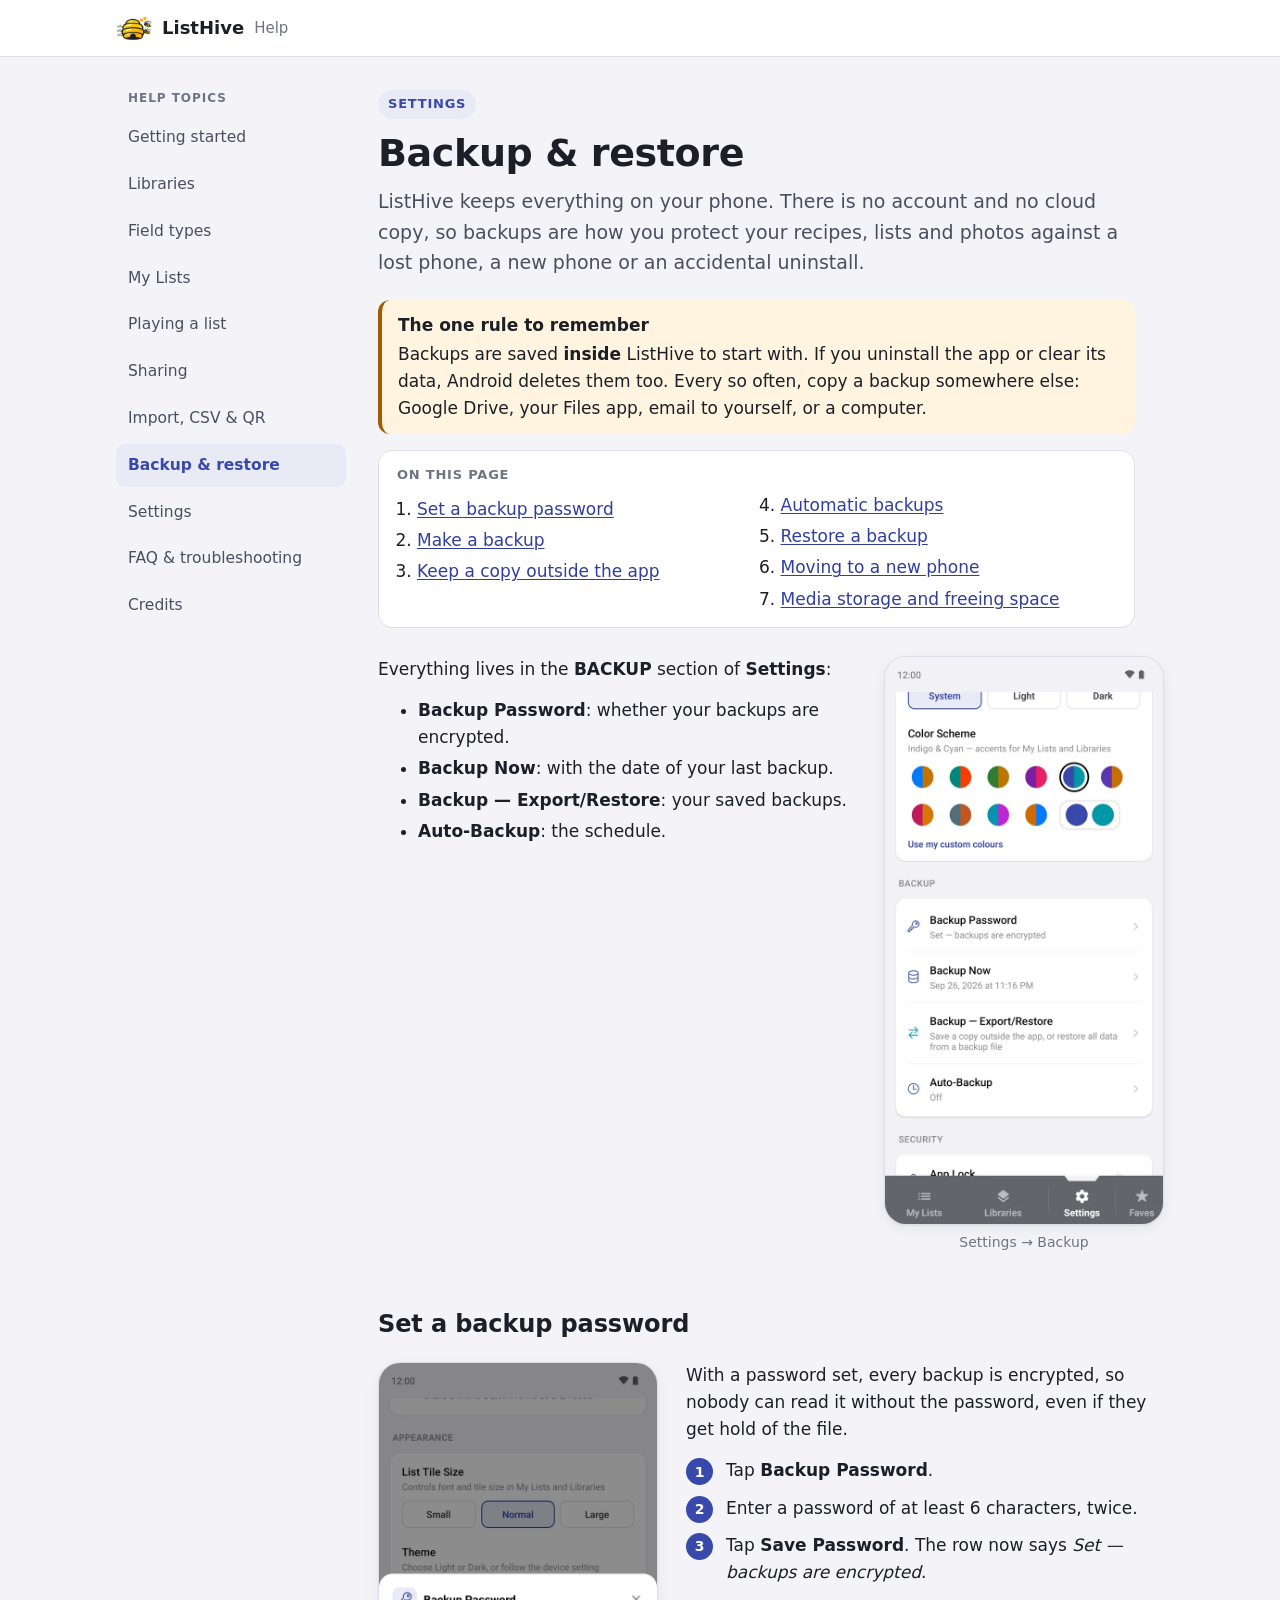
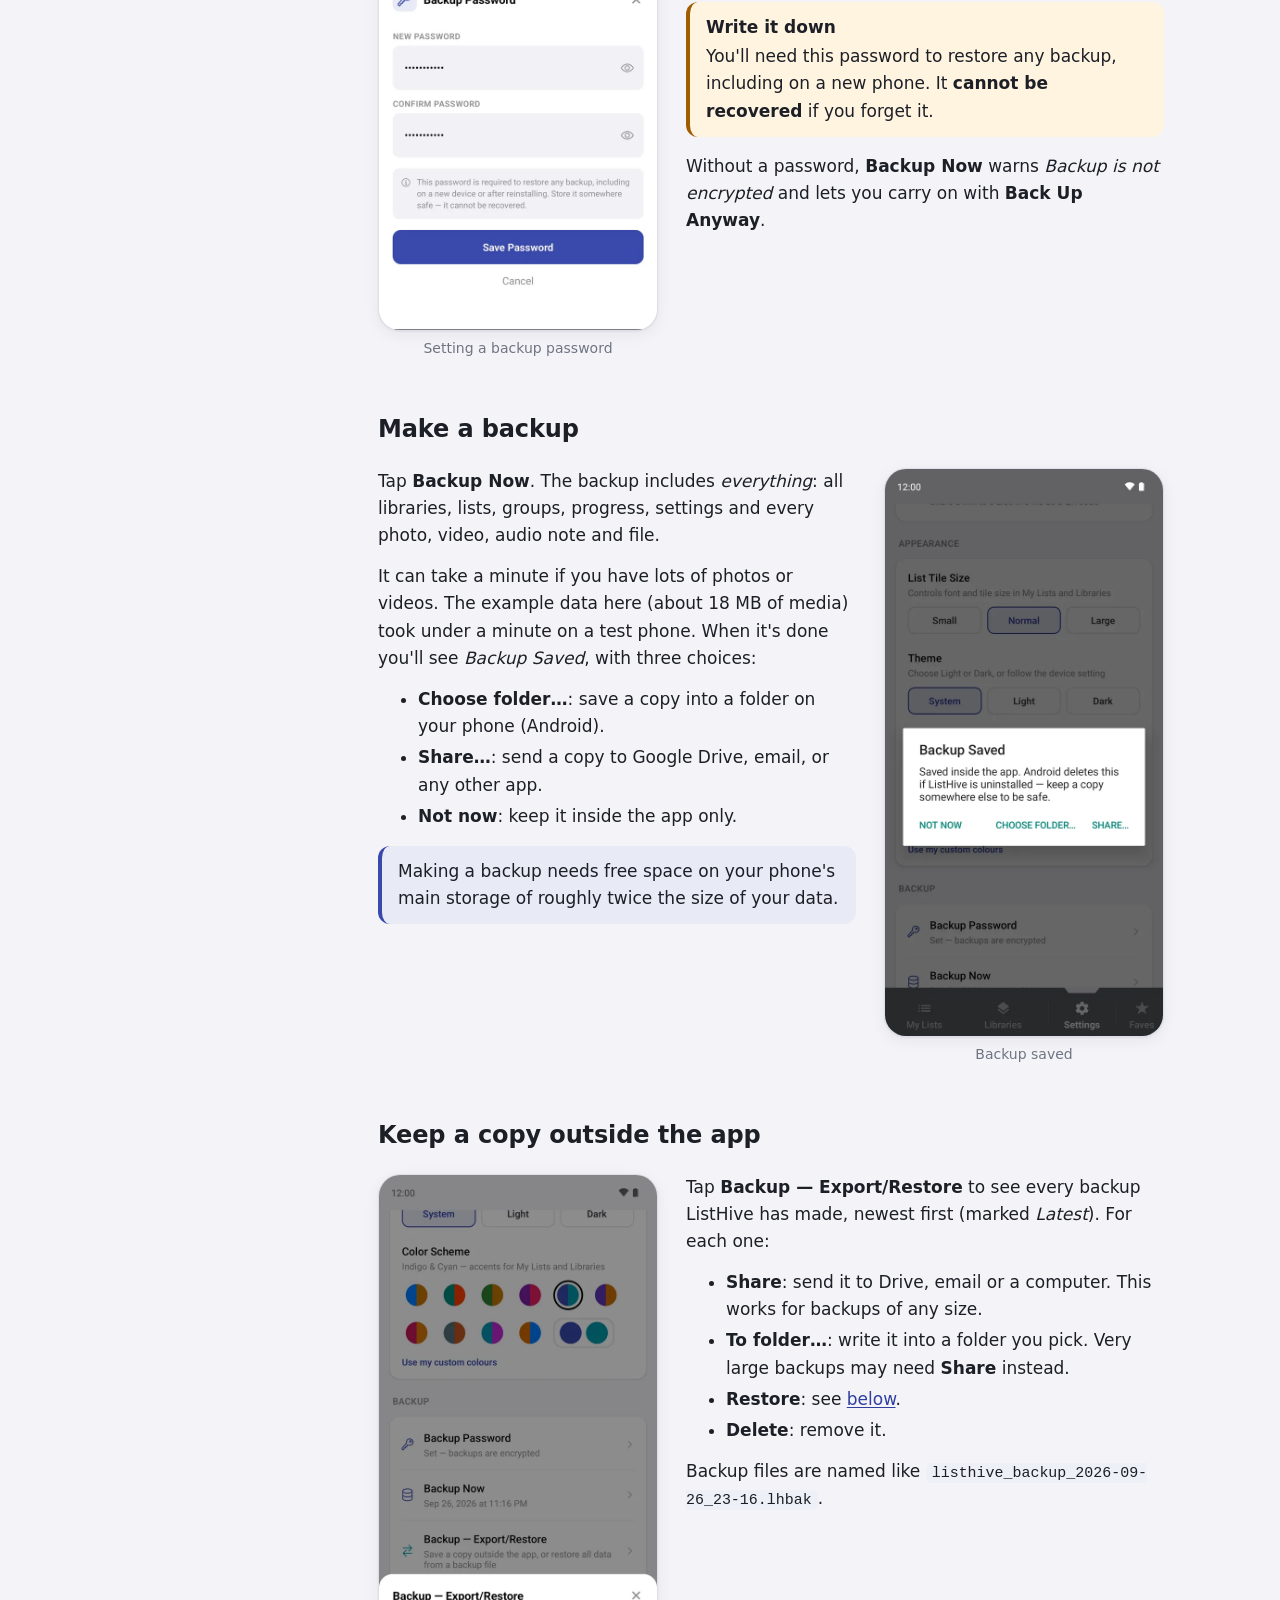
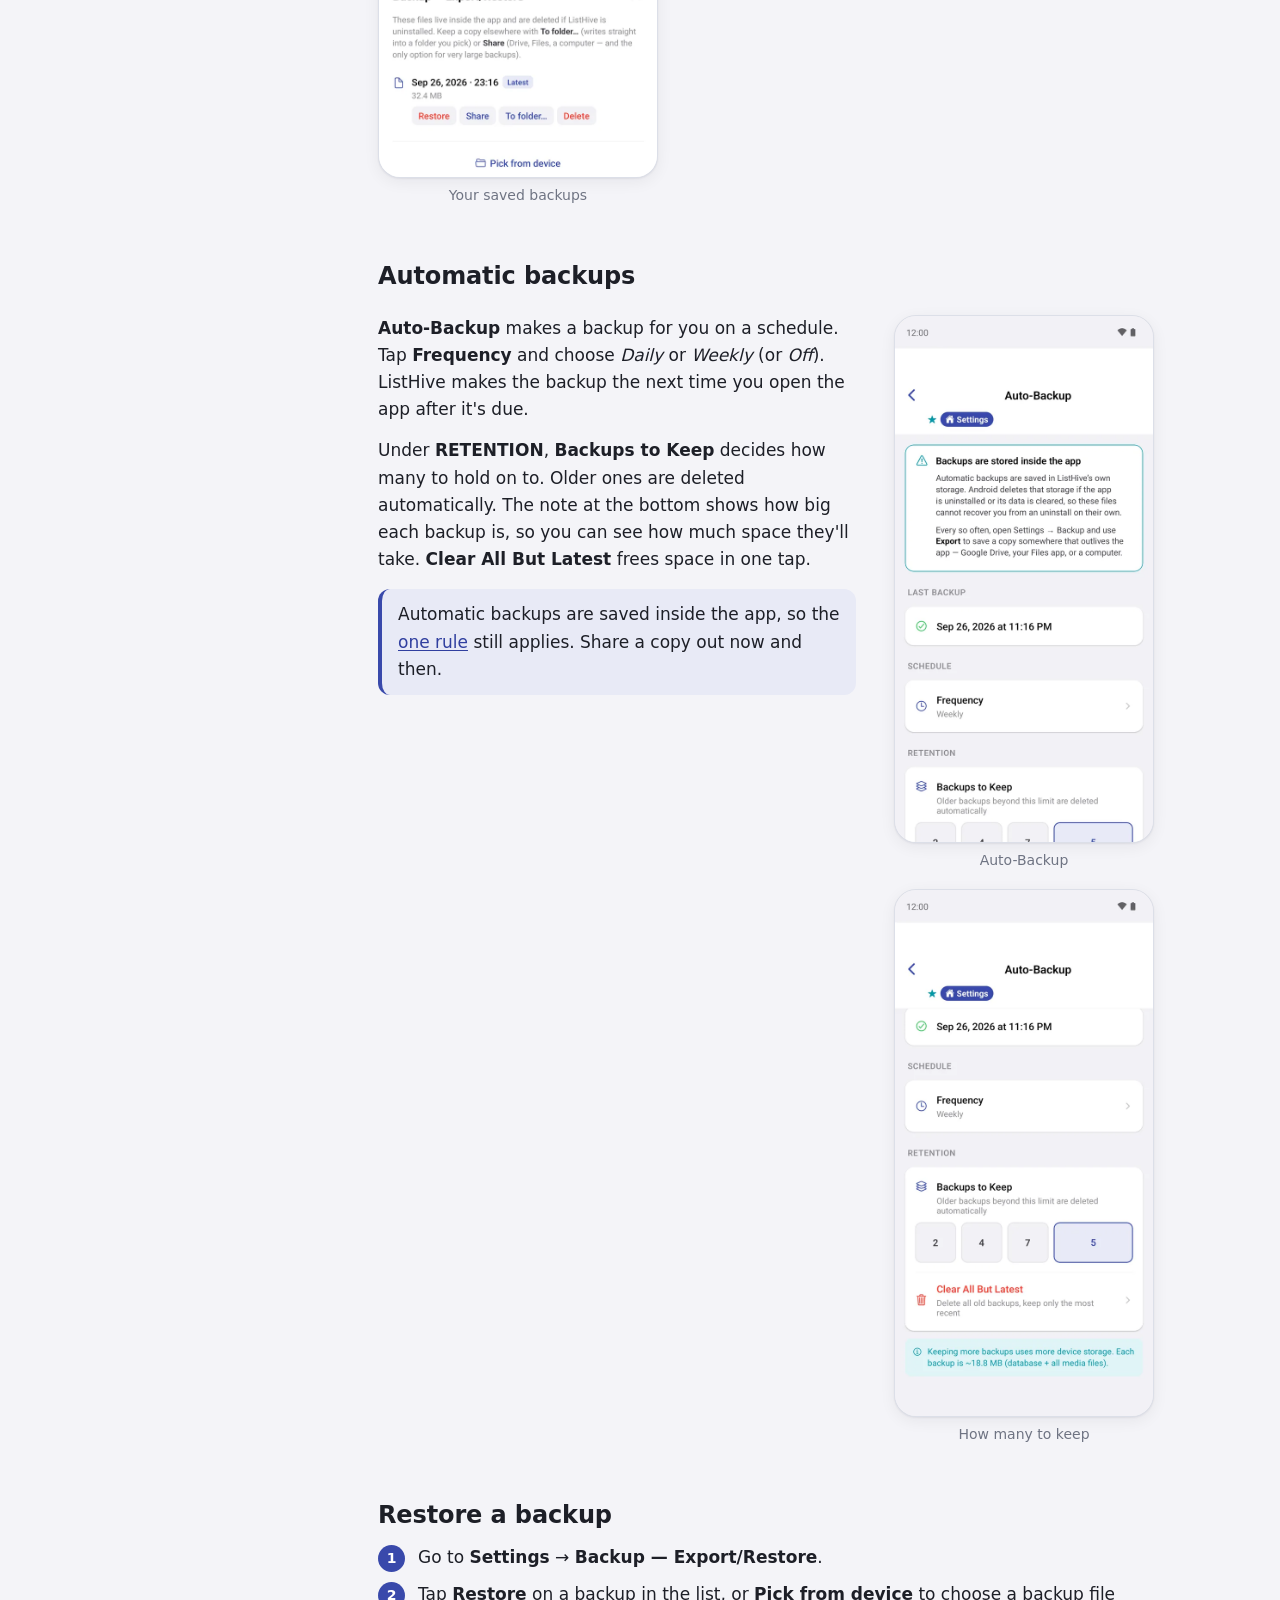
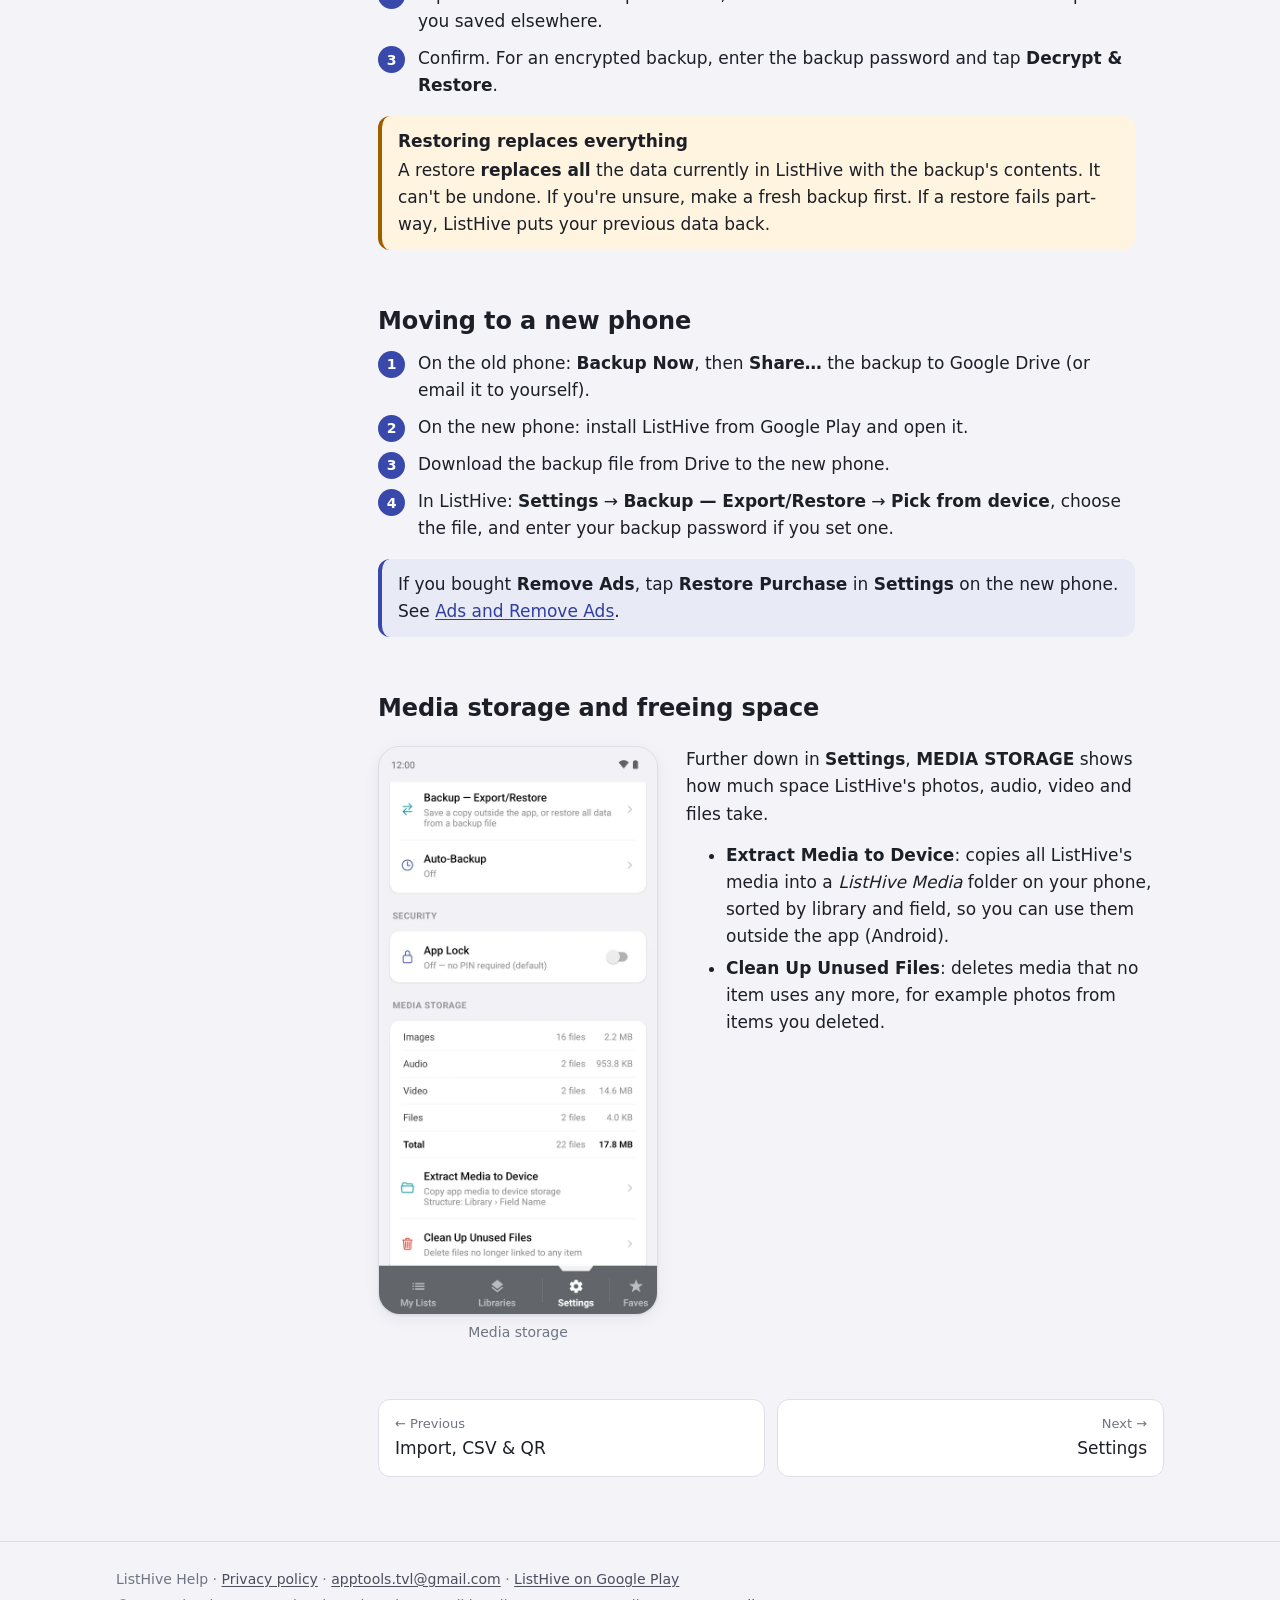
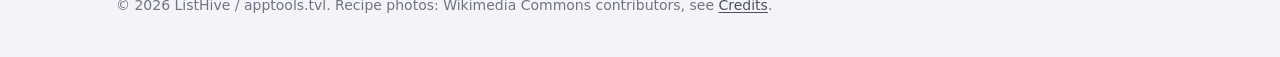
==== listhive/help/backup.html @ 716fb6b1 "Add ListHive help and user guide Co-Authored-By: Claude Opus 5.5 <noreply@anthropic.com>" ====
<!doctype html>
<html lang="en">
<head>
<meta charset="utf-8">
<meta name="viewport" content="width=device-width, initial-scale=1">
<title>Backup &amp; restore · ListHive Help</title>
<meta name="description" content="Keep your data safe: encrypted backups, automatic backups and restoring.">
<meta name="color-scheme" content="light dark">
<link rel="stylesheet" href="style.css">
<link rel="icon" href="img/favicon.png">
</head>
<body>
<header class="topbar">
  <div class="topbar-inner">
    <a class="brand" href="./"><img class="brand-mark" src="img/logo.png" alt="" width="36" height="36">ListHive <small>Help</small></a>
    <details class="menu">
      <summary>Menu</summary>
      <nav aria-label="Help topics"><ul class="nav-list"><li><a href="./">Getting started</a></li><li><a href="libraries.html">Libraries</a></li><li><a href="field-types.html">Field types</a></li><li><a href="my-lists.html">My Lists</a></li><li><a href="playback.html">Playing a list</a></li><li><a href="sharing.html">Sharing</a></li><li><a href="import-export.html">Import, CSV &amp; QR</a></li><li><a href="backup.html" aria-current="page">Backup &amp; restore</a></li><li><a href="settings.html">Settings</a></li><li><a href="faq.html">FAQ &amp; troubleshooting</a></li><li><a href="credits.html">Credits</a></li></ul></nav>
    </details>
  </div>
</header>
<div class="layout">
  <aside class="sidebar">
    <p class="sidebar-title">Help topics</p>
    <nav aria-label="Help topics"><ul class="nav-list"><li><a href="./">Getting started</a></li><li><a href="libraries.html">Libraries</a></li><li><a href="field-types.html">Field types</a></li><li><a href="my-lists.html">My Lists</a></li><li><a href="playback.html">Playing a list</a></li><li><a href="sharing.html">Sharing</a></li><li><a href="import-export.html">Import, CSV &amp; QR</a></li><li><a href="backup.html" aria-current="page">Backup &amp; restore</a></li><li><a href="settings.html">Settings</a></li><li><a href="faq.html">FAQ &amp; troubleshooting</a></li><li><a href="credits.html">Credits</a></li></ul></nav>
  </aside>
  <main>
<span class="eyebrow">Settings</span>
<h1>Backup &amp; restore</h1>
<p class="lede">ListHive keeps everything on your phone. There is no account and no cloud copy, so backups are how you protect your recipes, lists and photos against a lost phone, a new phone or an accidental uninstall.</p>

<div class="warn"><span class="callout-title">The one rule to remember</span>
<p>Backups are saved <strong>inside</strong> ListHive to start with. If you uninstall the app or clear its data, Android deletes them too. Every so often, copy a backup somewhere else: Google Drive, your Files app, email to yourself, or a computer.</p></div>

<div class="toc">
  <strong>On this page</strong>
  <ol>
    <li><a href="#password">Set a backup password</a></li>
    <li><a href="#backup-now">Make a backup</a></li>
    <li><a href="#copy">Keep a copy outside the app</a></li>
    <li><a href="#auto">Automatic backups</a></li>
    <li><a href="#restore">Restore a backup</a></li>
    <li><a href="#new-phone">Moving to a new phone</a></li>
    <li><a href="#storage">Media storage and freeing space</a></li>
  </ol>
</div>

<div class="step">
  <div class="prose">
    <p>Everything lives in the <span class="ui">BACKUP</span> section of <span class="ui">Settings</span>:</p>
    <ul>
      <li><span class="ui">Backup Password</span>: whether your backups are encrypted.</li>
      <li><span class="ui">Backup Now</span>: with the date of your last backup.</li>
      <li><span class="ui">Backup — Export/Restore</span>: your saved backups.</li>
      <li><span class="ui">Auto-Backup</span>: the schedule.</li>
    </ul>
  </div>
  <figure class="shot"><img src="img/backup-01-settings.webp" alt="The Backup section of Settings" width="600" height="1224" loading="lazy"><figcaption>Settings → Backup</figcaption></figure>
</div>

<h2 id="password">Set a backup password</h2>
<div class="step flip">
  <div class="prose">
    <p>With a password set, every backup is encrypted, so nobody can read it without the password, even if they get hold of the file.</p>
    <ol class="steps">
      <li>Tap <span class="ui">Backup Password</span>.</li>
      <li>Enter a password of at least 6 characters, twice.</li>
      <li>Tap <span class="ui">Save Password</span>. The row now says <em>Set — backups are encrypted</em>.</li>
    </ol>
    <div class="warn"><span class="callout-title">Write it down</span><p>You'll need this password to restore any backup, including on a new phone. It <strong>cannot be recovered</strong> if you forget it.</p></div>
    <p>Without a password, <span class="ui">Backup Now</span> warns <em>Backup is not encrypted</em> and lets you carry on with <span class="ui">Back Up Anyway</span>.</p>
  </div>
  <figure class="shot"><img src="img/backup-02-password.webp" alt="Backup Password sheet with the password typed twice" width="600" height="1224" loading="lazy"><figcaption>Setting a backup password</figcaption></figure>
</div>

<h2 id="backup-now">Make a backup</h2>
<div class="step">
  <div class="prose">
    <p>Tap <span class="ui">Backup Now</span>. The backup includes <em>everything</em>: all libraries, lists, groups, progress, settings and every photo, video, audio note and file.</p>
    <p>It can take a minute if you have lots of photos or videos. The example data here (about 18 MB of media) took under a minute on a test phone. When it's done you'll see <em>Backup Saved</em>, with three choices:</p>
    <ul>
      <li><span class="ui">Choose folder…</span>: save a copy into a folder on your phone (Android).</li>
      <li><span class="ui">Share…</span>: send a copy to Google Drive, email, or any other app.</li>
      <li><span class="ui">Not now</span>: keep it inside the app only.</li>
    </ul>
    <div class="note"><p>Making a backup needs free space on your phone's main storage of roughly twice the size of your data.</p></div>
  </div>
  <figure class="shot"><img src="img/backup-03-saved.webp" alt="Backup Saved dialog with Not now, Choose folder and Share" width="600" height="1224" loading="lazy"><figcaption>Backup saved</figcaption></figure>
</div>

<h2 id="copy">Keep a copy outside the app</h2>
<div class="step flip">
  <div class="prose">
    <p>Tap <span class="ui">Backup — Export/Restore</span> to see every backup ListHive has made, newest first (marked <em>Latest</em>). For each one:</p>
    <ul>
      <li><span class="ui">Share</span>: send it to Drive, email or a computer. This works for backups of any size.</li>
      <li><span class="ui">To folder…</span>: write it into a folder you pick. Very large backups may need <span class="ui">Share</span> instead.</li>
      <li><span class="ui">Restore</span>: see <a href="#restore">below</a>.</li>
      <li><span class="ui">Delete</span>: remove it.</li>
    </ul>
    <p>Backup files are named like <code>listhive_backup_2026-09-26_23-16.lhbak</code>.</p>
  </div>
  <figure class="shot"><img src="img/backup-04-restore.webp" alt="Backup Export/Restore sheet with one backup and Restore, Share, To folder, Delete" width="600" height="1300" loading="lazy"><figcaption>Your saved backups</figcaption></figure>
</div>

<h2 id="auto">Automatic backups</h2>
<div class="step">
  <div class="prose">
    <p><span class="ui">Auto-Backup</span> makes a backup for you on a schedule. Tap <span class="ui">Frequency</span> and choose <em>Daily</em> or <em>Weekly</em> (or <em>Off</em>). ListHive makes the backup the next time you open the app after it's due.</p>
    <p>Under <span class="ui">RETENTION</span>, <span class="ui">Backups to Keep</span> decides how many to hold on to. Older ones are deleted automatically. The note at the bottom shows how big each backup is, so you can see how much space they'll take. <span class="ui">Clear All But Latest</span> frees space in one tap.</p>
    <div class="note"><p>Automatic backups are saved inside the app, so the <a href="#copy">one rule</a> still applies. Share a copy out now and then.</p></div>
  </div>
  <div class="shots" style="margin:0">
    <figure class="shot"><img src="img/backup-05-auto.webp" alt="Auto-Backup screen with the warning card, last backup and Weekly frequency" width="600" height="1224" loading="lazy"><figcaption>Auto-Backup</figcaption></figure>
    <figure class="shot"><img src="img/backup-06-retention.webp" alt="Backups to Keep with options 2, 4, 7 and 5 and Clear All But Latest" width="600" height="1224" loading="lazy"><figcaption>How many to keep</figcaption></figure>
  </div>
</div>

<h2 id="restore">Restore a backup</h2>
<div class="prose">
  <ol class="steps">
    <li>Go to <span class="ui">Settings</span> → <span class="ui">Backup — Export/Restore</span>.</li>
    <li>Tap <span class="ui">Restore</span> on a backup in the list, or <span class="ui">Pick from device</span> to choose a backup file you saved elsewhere.</li>
    <li>Confirm. For an encrypted backup, enter the backup password and tap <span class="ui">Decrypt &amp; Restore</span>.</li>
  </ol>
  <div class="warn"><span class="callout-title">Restoring replaces everything</span><p>A restore <strong>replaces all</strong> the data currently in ListHive with the backup's contents. It can't be undone. If you're unsure, make a fresh backup first. If a restore fails part-way, ListHive puts your previous data back.</p></div>
</div>

<h2 id="new-phone">Moving to a new phone</h2>
<ol class="steps prose">
  <li>On the old phone: <span class="ui">Backup Now</span>, then <span class="ui">Share…</span> the backup to Google Drive (or email it to yourself).</li>
  <li>On the new phone: install ListHive from Google Play and open it.</li>
  <li>Download the backup file from Drive to the new phone.</li>
  <li>In ListHive: <span class="ui">Settings</span> → <span class="ui">Backup — Export/Restore</span> → <span class="ui">Pick from device</span>, choose the file, and enter your backup password if you set one.</li>
</ol>
<div class="note prose"><p>If you bought <strong>Remove Ads</strong>, tap <span class="ui">Restore Purchase</span> in <span class="ui">Settings</span> on the new phone. See <a href="settings.html#ads">Ads and Remove Ads</a>.</p></div>

<h2 id="storage">Media storage and freeing space</h2>
<div class="step flip">
  <div class="prose">
    <p>Further down in <span class="ui">Settings</span>, <span class="ui">MEDIA STORAGE</span> shows how much space ListHive's photos, audio, video and files take.</p>
    <ul>
      <li><span class="ui">Extract Media to Device</span>: copies all ListHive's media into a <em>ListHive Media</em> folder on your phone, sorted by library and field, so you can use them outside the app (Android).</li>
      <li><span class="ui">Clean Up Unused Files</span>: deletes media that no item uses any more, for example photos from items you deleted.</li>
    </ul>
  </div>
  <figure class="shot"><img src="img/settings-07-storage.webp" alt="Media storage totals with Extract Media to Device and Clean Up Unused Files" width="600" height="1224" loading="lazy"><figcaption>Media storage</figcaption></figure>
</div>

<nav class="pager" aria-label="Previous and next page"><a class="prev" href="import-export.html"><span>← Previous</span>Import, CSV &amp; QR</a><a class="next" href="settings.html"><span>Next →</span>Settings</a></nav>
  </main>
</div>
<footer>
  <div class="inner">
    <p>ListHive Help · <a href="https://sites.google.com/view/listhive-privacy/home">Privacy policy</a> · <a href="mailto:apptools.tvl@gmail.com">apptools.tvl@gmail.com</a> · <a href="https://play.google.com/store/apps/details?id=com.apptoolstvl.ListHive">ListHive on Google Play</a></p>
    <p>© 2026 ListHive / apptools.tvl. Recipe photos: Wikimedia Commons contributors, see <a href="credits.html">Credits</a>.</p>
  </div>
</footer>
</body>
</html>
---- listhive/help/style.css ----
/* ListHive Help — shared stylesheet. No external fonts or scripts (see Help Docs/README.md). */

:root {
  --bg: #f4f4f8;
  --surface: #ffffff;
  --surface-2: #eef0f7;
  --text: #1d1f27;
  --text-2: #4a4f5e;
  --text-3: #6f7483;
  --border: #dcdfe8;
  --lists: #3949ab;        /* My Lists accent (app default scheme) */
  --lists-bg: #e8eaf6;
  --libs: #00838f;         /* Libraries accent */
  --libs-bg: #e0f4f5;
  --tip: #2e7d32;
  --tip-bg: #e8f5e9;
  --warn: #a15c00;
  --warn-bg: #fff4e0;
  --link: #303f9f;
  --code-bg: #eef0f7;
  --shadow: 0 1px 2px rgba(20, 24, 40, .06), 0 4px 16px rgba(20, 24, 40, .06);
  --radius: 14px;
  --max: 1080px;
  color-scheme: light;
}

@media (prefers-color-scheme: dark) {
  :root {
    --bg: #12131a;
    --surface: #1b1d26;
    --surface-2: #242734;
    --text: #eceef5;
    --text-2: #b9bdcc;
    --text-3: #8d92a3;
    --border: #2e3140;
    --lists: #9fa8f0;
    --lists-bg: #262b4d;
    --libs: #5fd3dc;
    --libs-bg: #173a3d;
    --tip: #8fd694;
    --tip-bg: #1d3320;
    --warn: #f3b765;
    --warn-bg: #3a2c14;
    --link: #aeb6ff;
    --code-bg: #262a38;
    --shadow: 0 1px 2px rgba(0, 0, 0, .4);
    color-scheme: dark;
  }
}

* { box-sizing: border-box; }

html { -webkit-text-size-adjust: 100%; scroll-padding-top: 76px; }

body {
  margin: 0;
  background: var(--bg);
  color: var(--text);
  font: 17px/1.6 system-ui, -apple-system, "Segoe UI", Roboto, "Helvetica Neue", Arial, sans-serif;
}

a { color: var(--link); text-underline-offset: 2px; }
a:hover { text-decoration-thickness: 2px; }

img { max-width: 100%; height: auto; }

/* ── Top bar ─────────────────────────────────────────────────────────────── */
.topbar {
  position: sticky; top: 0; z-index: 10;
  background: color-mix(in srgb, var(--surface) 92%, transparent);
  backdrop-filter: saturate(1.4) blur(10px);
  border-bottom: 1px solid var(--border);
}
.topbar-inner {
  max-width: var(--max); margin: 0 auto; padding: 10px 16px;
  display: flex; align-items: center; gap: 12px;
}
.brand {
  display: flex; align-items: center; gap: 10px;
  color: var(--text); text-decoration: none; font-weight: 700; font-size: 18px;
}
.brand-mark { width: 36px; height: 36px; display: block; }
.brand small { font-weight: 500; color: var(--text-3); font-size: 15px; }

/* mobile menu (details/summary — no script) */
.menu { margin-left: auto; position: relative; }
.menu summary {
  list-style: none; cursor: pointer; padding: 8px 12px; border-radius: 10px;
  border: 1px solid var(--border); font-weight: 600; font-size: 15px; color: var(--text);
}
.menu summary::-webkit-details-marker { display: none; }
.menu[open] summary { background: var(--surface-2); }
.menu nav {
  position: absolute; right: 0; top: calc(100% + 8px); width: min(300px, calc(100vw - 32px));
  background: var(--surface); border: 1px solid var(--border); border-radius: var(--radius);
  box-shadow: var(--shadow); padding: 8px;
}

.nav-list { list-style: none; margin: 0; padding: 0; }
.nav-list a {
  display: block; padding: 9px 12px; border-radius: 9px;
  color: var(--text-2); text-decoration: none; font-size: 15.5px;
}
.nav-list a:hover { background: var(--surface-2); color: var(--text); }
.nav-list a[aria-current="page"] { background: var(--lists-bg); color: var(--lists); font-weight: 650; }

/* ── Layout ──────────────────────────────────────────────────────────────── */
.layout {
  max-width: var(--max); margin: 0 auto; padding: 24px 16px 64px;
  display: grid; grid-template-columns: minmax(0, 1fr); gap: 32px;
}
.sidebar { display: none; }

@media (min-width: 900px) {
  .menu { display: none; }
  .layout { grid-template-columns: 230px minmax(0, 1fr); padding-top: 32px; }
  .sidebar { display: block; position: sticky; top: 84px; align-self: start; }
  .sidebar-title { font-size: 12px; letter-spacing: .08em; text-transform: uppercase; color: var(--text-3); margin: 0 12px 8px; font-weight: 700; }
}

main { min-width: 0; }

/* ── Typography ──────────────────────────────────────────────────────────── */
h1 { font-size: clamp(28px, 6vw, 38px); line-height: 1.2; margin: 0 0 10px; letter-spacing: -.01em; }
h2 { font-size: 24px; line-height: 1.3; margin: 48px 0 12px; padding-top: 8px; letter-spacing: -.005em; }
h3 { font-size: 19px; margin: 30px 0 8px; }
p, ul, ol { margin: 0 0 14px; }
li { margin: 4px 0; }
.lede { font-size: 19px; color: var(--text-2); margin-bottom: 22px; max-width: 62ch; }
.prose { max-width: 70ch; }
code, kbd {
  font: 0.88em ui-monospace, SFMono-Regular, Consolas, monospace;
  background: var(--code-bg); padding: 2px 6px; border-radius: 6px;
}
.ui { font-weight: 650; }   /* exact on-screen labels */
hr { border: 0; border-top: 1px solid var(--border); margin: 40px 0; }

.eyebrow {
  display: inline-block; font-size: 13px; font-weight: 700; letter-spacing: .06em; text-transform: uppercase;
  color: var(--lists); background: var(--lists-bg); padding: 4px 10px; border-radius: 999px; margin-bottom: 12px;
}
.eyebrow.libs { color: var(--libs); background: var(--libs-bg); }

/* On-this-page links */
.toc {
  background: var(--surface); border: 1px solid var(--border); border-radius: var(--radius);
  padding: 14px 18px; margin: 0 0 28px; max-width: 70ch;
}
.toc strong { display: block; font-size: 13px; text-transform: uppercase; letter-spacing: .06em; color: var(--text-3); margin-bottom: 6px; }
.toc ol { margin: 0; padding-left: 20px; columns: 2 220px; column-gap: 28px; }
.toc li { break-inside: avoid; }

/* ── Callouts ────────────────────────────────────────────────────────────── */
.note, .tip, .warn {
  border-radius: 12px; padding: 12px 16px; margin: 16px 0; max-width: 70ch;
  border-left: 4px solid;
}
.note { background: var(--lists-bg); border-color: var(--lists); }
.tip  { background: var(--tip-bg); border-color: var(--tip); }
.warn { background: var(--warn-bg); border-color: var(--warn); }
.note > :last-child, .tip > :last-child, .warn > :last-child { margin-bottom: 0; }
.callout-title { font-weight: 700; display: block; margin-bottom: 2px; }

/* ── Steps with a screenshot ─────────────────────────────────────────────── */
.step {
  display: grid; grid-template-columns: minmax(0, 1fr); gap: 16px 28px;
  align-items: start; margin: 22px 0 30px;
}
@media (min-width: 720px) {
  .step { grid-template-columns: minmax(0, 1fr) 280px; }
  .step.flip { grid-template-columns: 280px minmax(0, 1fr); }
  .step.flip .shot { order: -1; }
}
.shot { margin: 0; justify-self: center; width: 100%; max-width: 280px; }
.shot img {
  display: block; width: 100%; border-radius: 22px;
  border: 1px solid var(--border); box-shadow: var(--shadow); background: var(--surface);
}
.shot figcaption { font-size: 14px; color: var(--text-3); text-align: center; margin-top: 8px; line-height: 1.4; }

.shots { display: grid; grid-template-columns: repeat(auto-fit, minmax(200px, 1fr)); gap: 18px; margin: 18px 0 28px; }
.shots .shot { max-width: 260px; }

ol.steps { counter-reset: s; list-style: none; padding: 0; }
ol.steps > li { counter-increment: s; position: relative; padding-left: 40px; margin: 10px 0; }
ol.steps > li::before {
  content: counter(s); position: absolute; left: 0; top: 1px;
  width: 27px; height: 27px; border-radius: 50%; background: var(--lists); color: #fff;
  font-size: 14px; font-weight: 700; display: grid; place-items: center;
}
.libs-steps ol.steps > li::before, ol.steps.libs > li::before { background: var(--libs); }

/* ── Cards (home) ────────────────────────────────────────────────────────── */
.cards { display: grid; grid-template-columns: repeat(auto-fill, minmax(230px, 1fr)); gap: 14px; margin: 20px 0 8px; }
.card {
  display: block; background: var(--surface); border: 1px solid var(--border); border-radius: var(--radius);
  padding: 16px 18px; text-decoration: none; color: var(--text); box-shadow: var(--shadow);
  transition: transform .12s ease, border-color .12s ease;
}
.card:hover { transform: translateY(-2px); border-color: var(--lists); }
.card h3 { margin: 0 0 4px; font-size: 17px; }
.card p { margin: 0; color: var(--text-2); font-size: 15px; line-height: 1.5; }
.card .ico { font-size: 22px; line-height: 1; margin-bottom: 8px; display: block; }

.concepts { display: grid; grid-template-columns: repeat(auto-fit, minmax(260px, 1fr)); gap: 14px; margin: 18px 0; }
.concept { border-radius: var(--radius); padding: 18px; border: 1px solid var(--border); background: var(--surface); }
.concept.libs { border-top: 4px solid var(--libs); }
.concept.lists { border-top: 4px solid var(--lists); }
.concept h3 { margin: 0 0 6px; }
.concept p:last-child { margin: 0; }

/* ── Tables ──────────────────────────────────────────────────────────────── */
.table-wrap { overflow-x: auto; margin: 16px 0 24px; border: 1px solid var(--border); border-radius: 12px; background: var(--surface); }
table { border-collapse: collapse; width: 100%; font-size: 15.5px; }
th, td { text-align: left; padding: 10px 14px; border-bottom: 1px solid var(--border); vertical-align: top; }
th { background: var(--surface-2); font-size: 13.5px; text-transform: uppercase; letter-spacing: .04em; color: var(--text-2); }
tr:last-child td { border-bottom: 0; }
td code { white-space: nowrap; }

/* ── FAQ ─────────────────────────────────────────────────────────────────── */
details.faq {
  background: var(--surface); border: 1px solid var(--border); border-radius: 12px;
  padding: 0 16px; margin: 10px 0; max-width: 72ch;
}
details.faq summary { cursor: pointer; padding: 14px 0; font-weight: 650; }
details.faq[open] summary { border-bottom: 1px solid var(--border); margin-bottom: 12px; }
details.faq > :last-child { margin-bottom: 14px; }

/* ── Prev / next + footer ────────────────────────────────────────────────── */
.pager { display: flex; justify-content: space-between; gap: 12px; margin-top: 56px; flex-wrap: wrap; }
.pager a {
  flex: 1 1 220px; padding: 14px 16px; border: 1px solid var(--border); border-radius: 12px;
  text-decoration: none; background: var(--surface); color: var(--text);
}
.pager a span { display: block; font-size: 13px; color: var(--text-3); }
.pager a.next { text-align: right; }

footer {
  border-top: 1px solid var(--border); color: var(--text-3); font-size: 14px;
}
footer .inner { max-width: var(--max); margin: 0 auto; padding: 22px 16px 36px; }
footer a { color: var(--text-2); }
footer p { margin: 4px 0; }
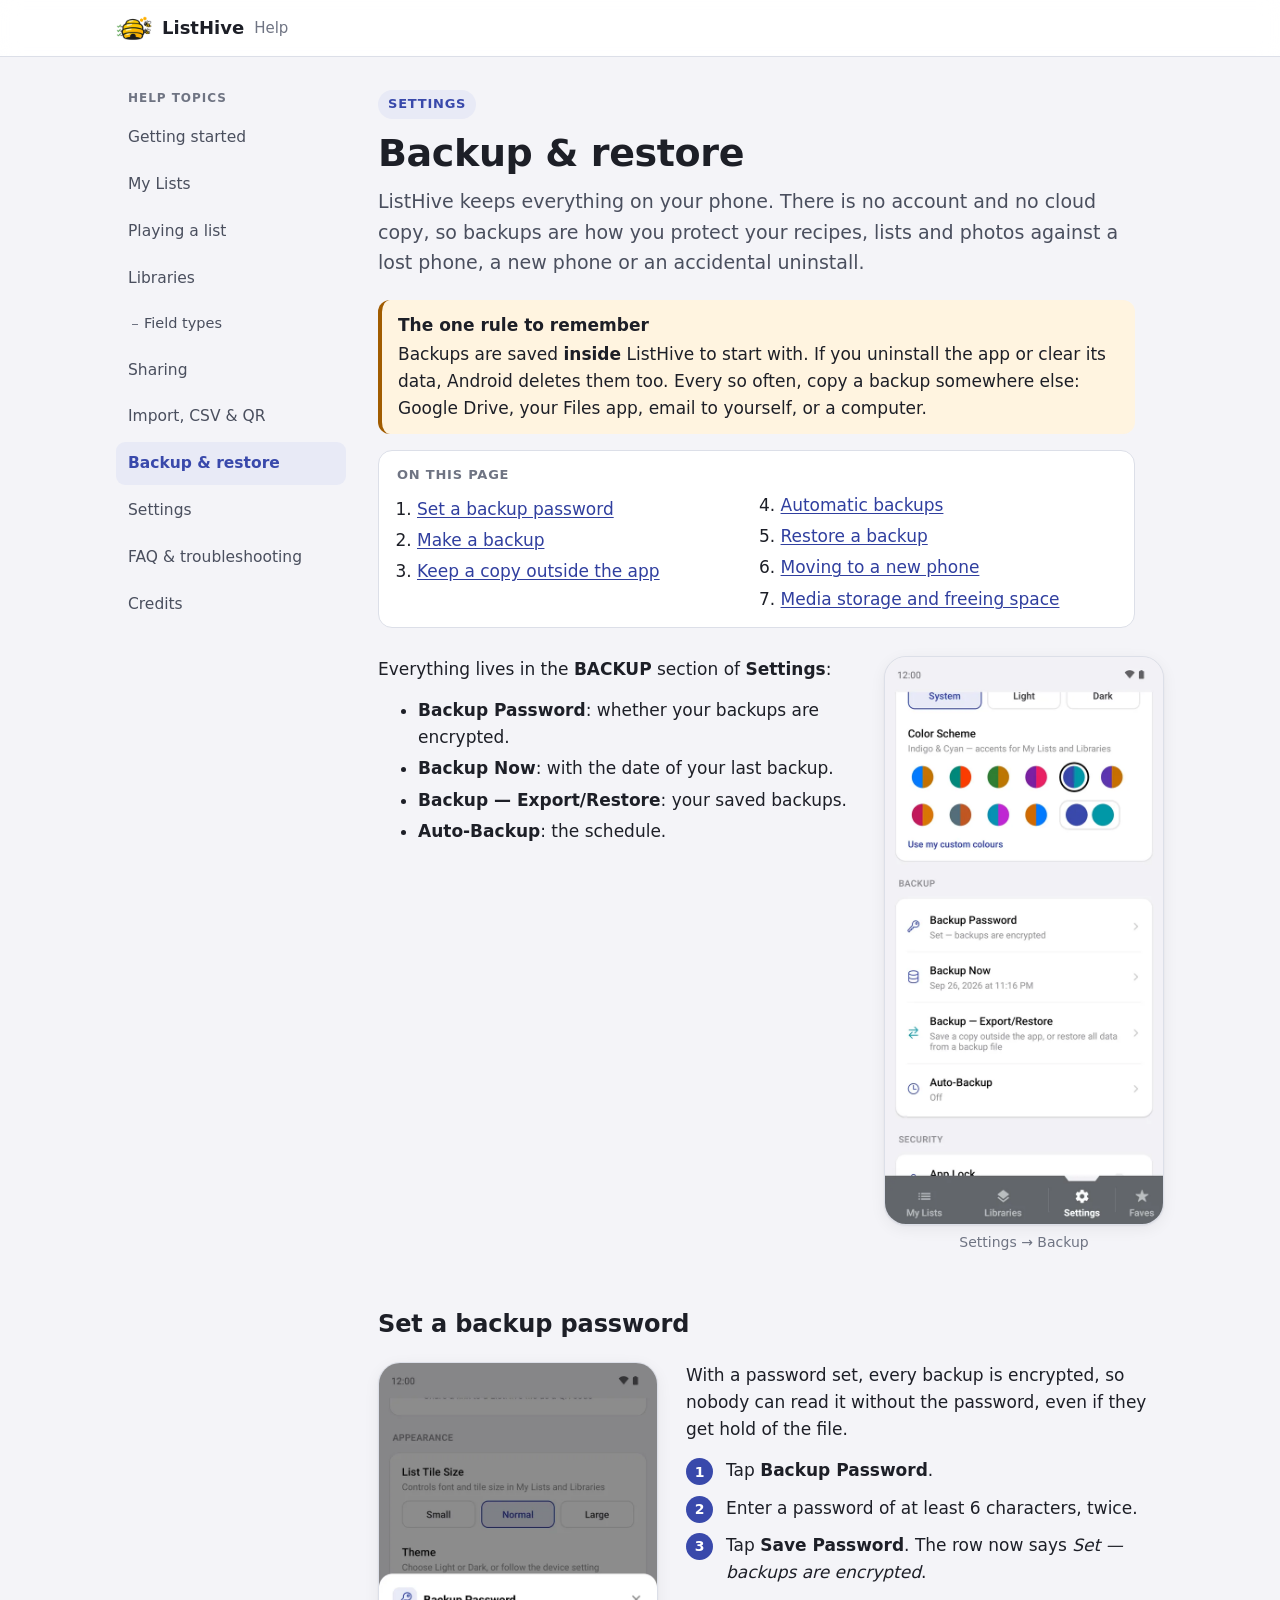
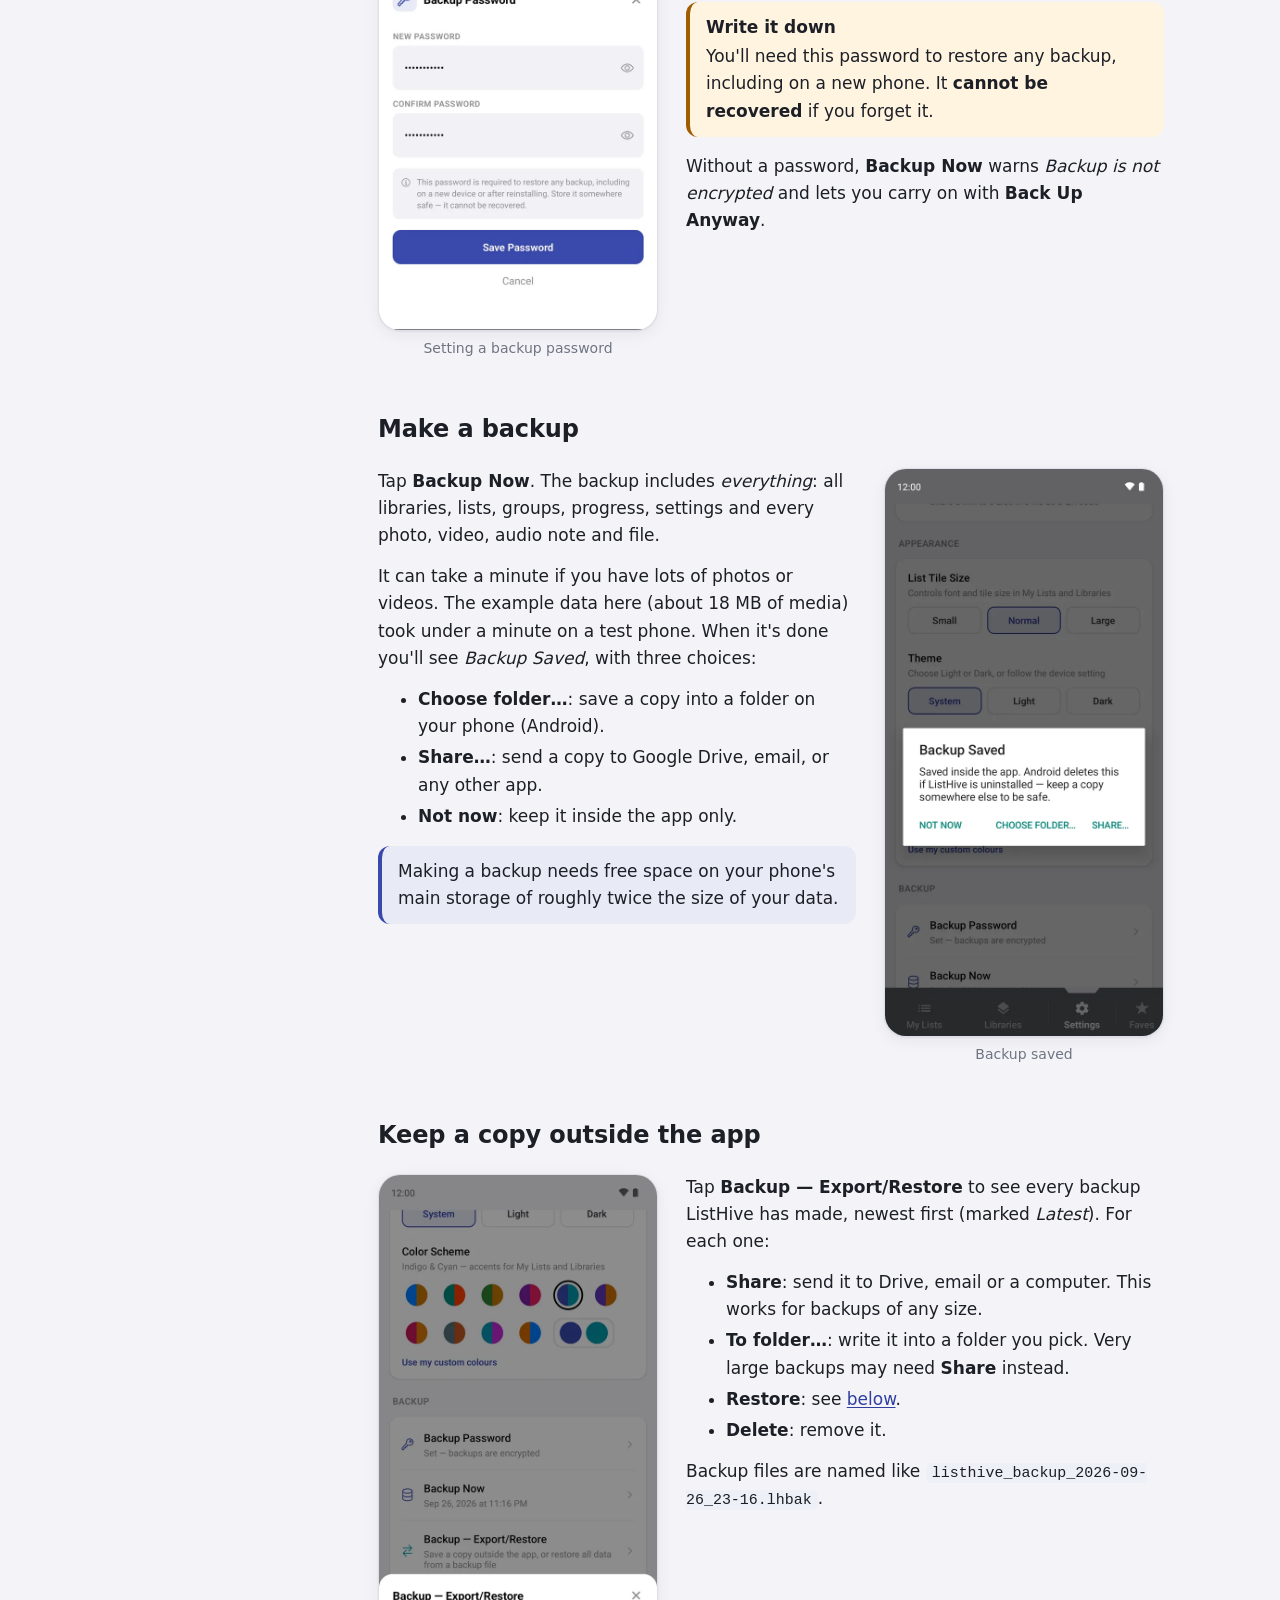
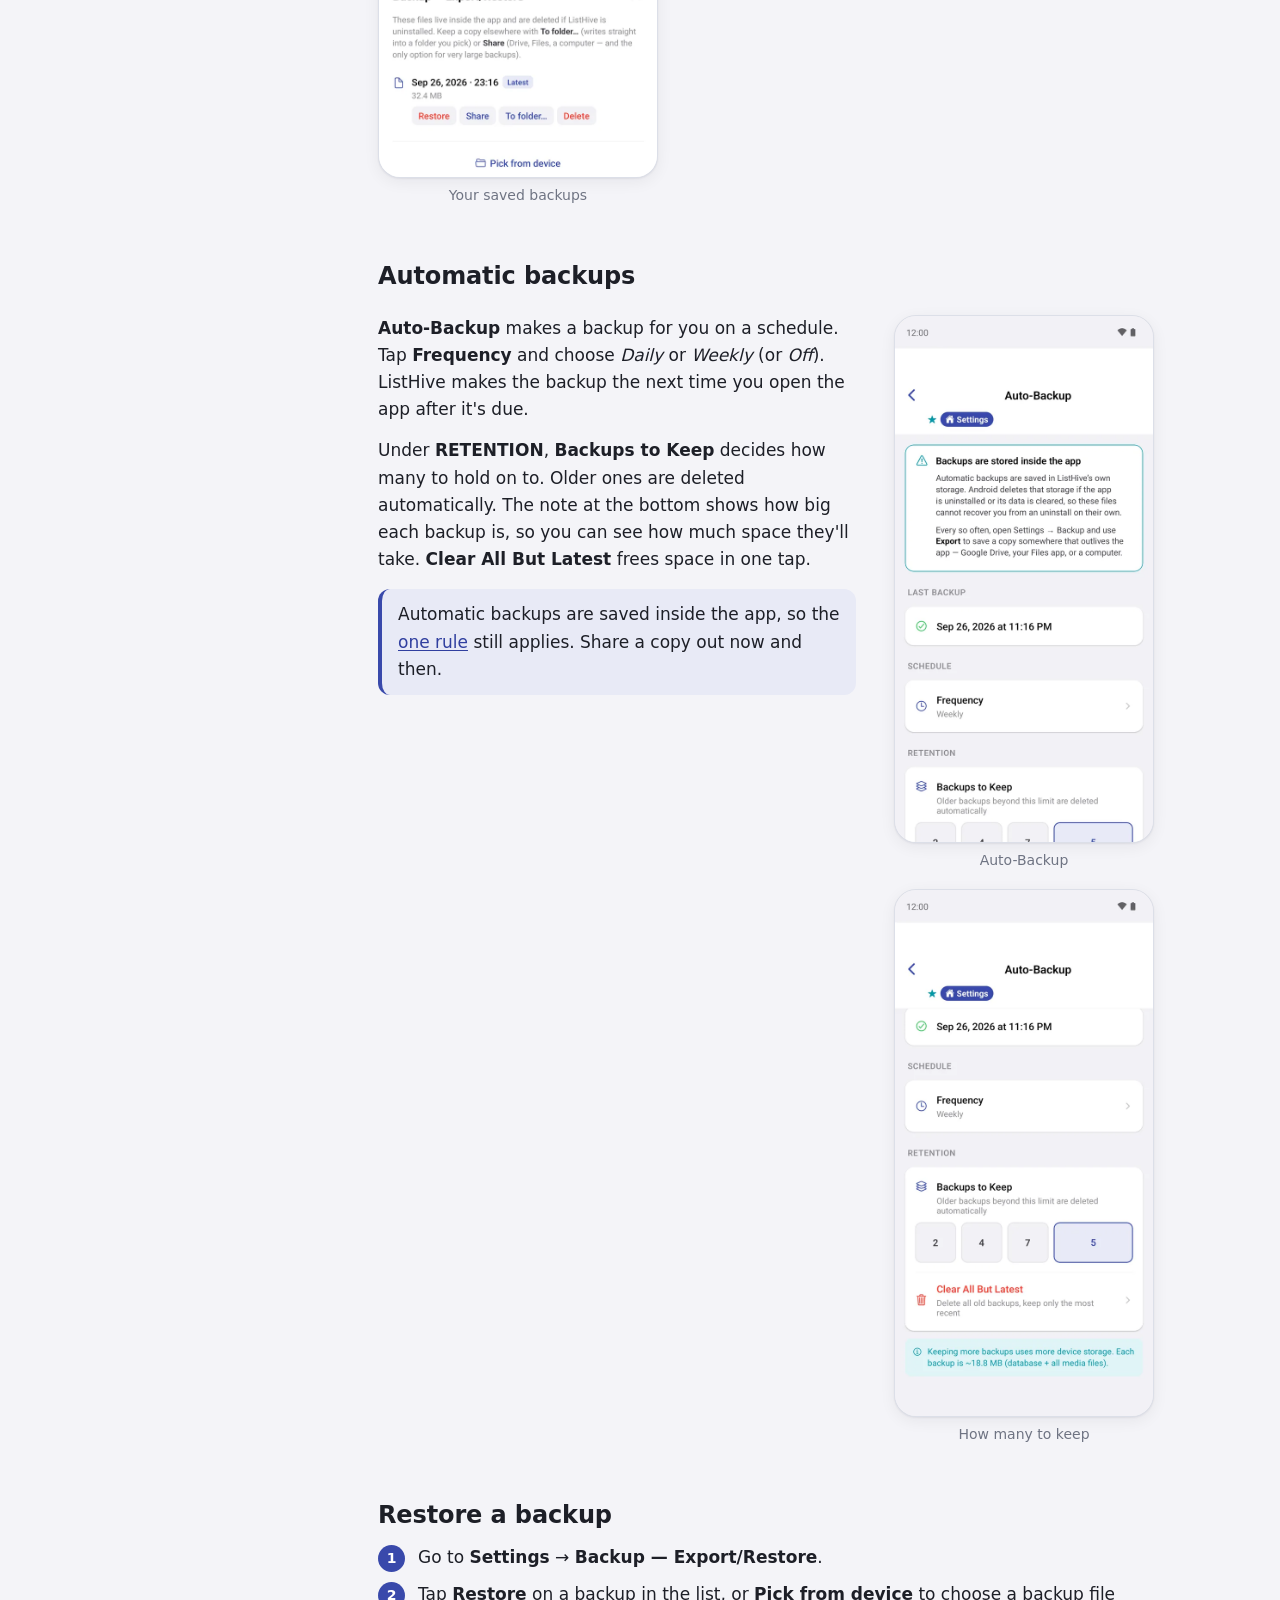
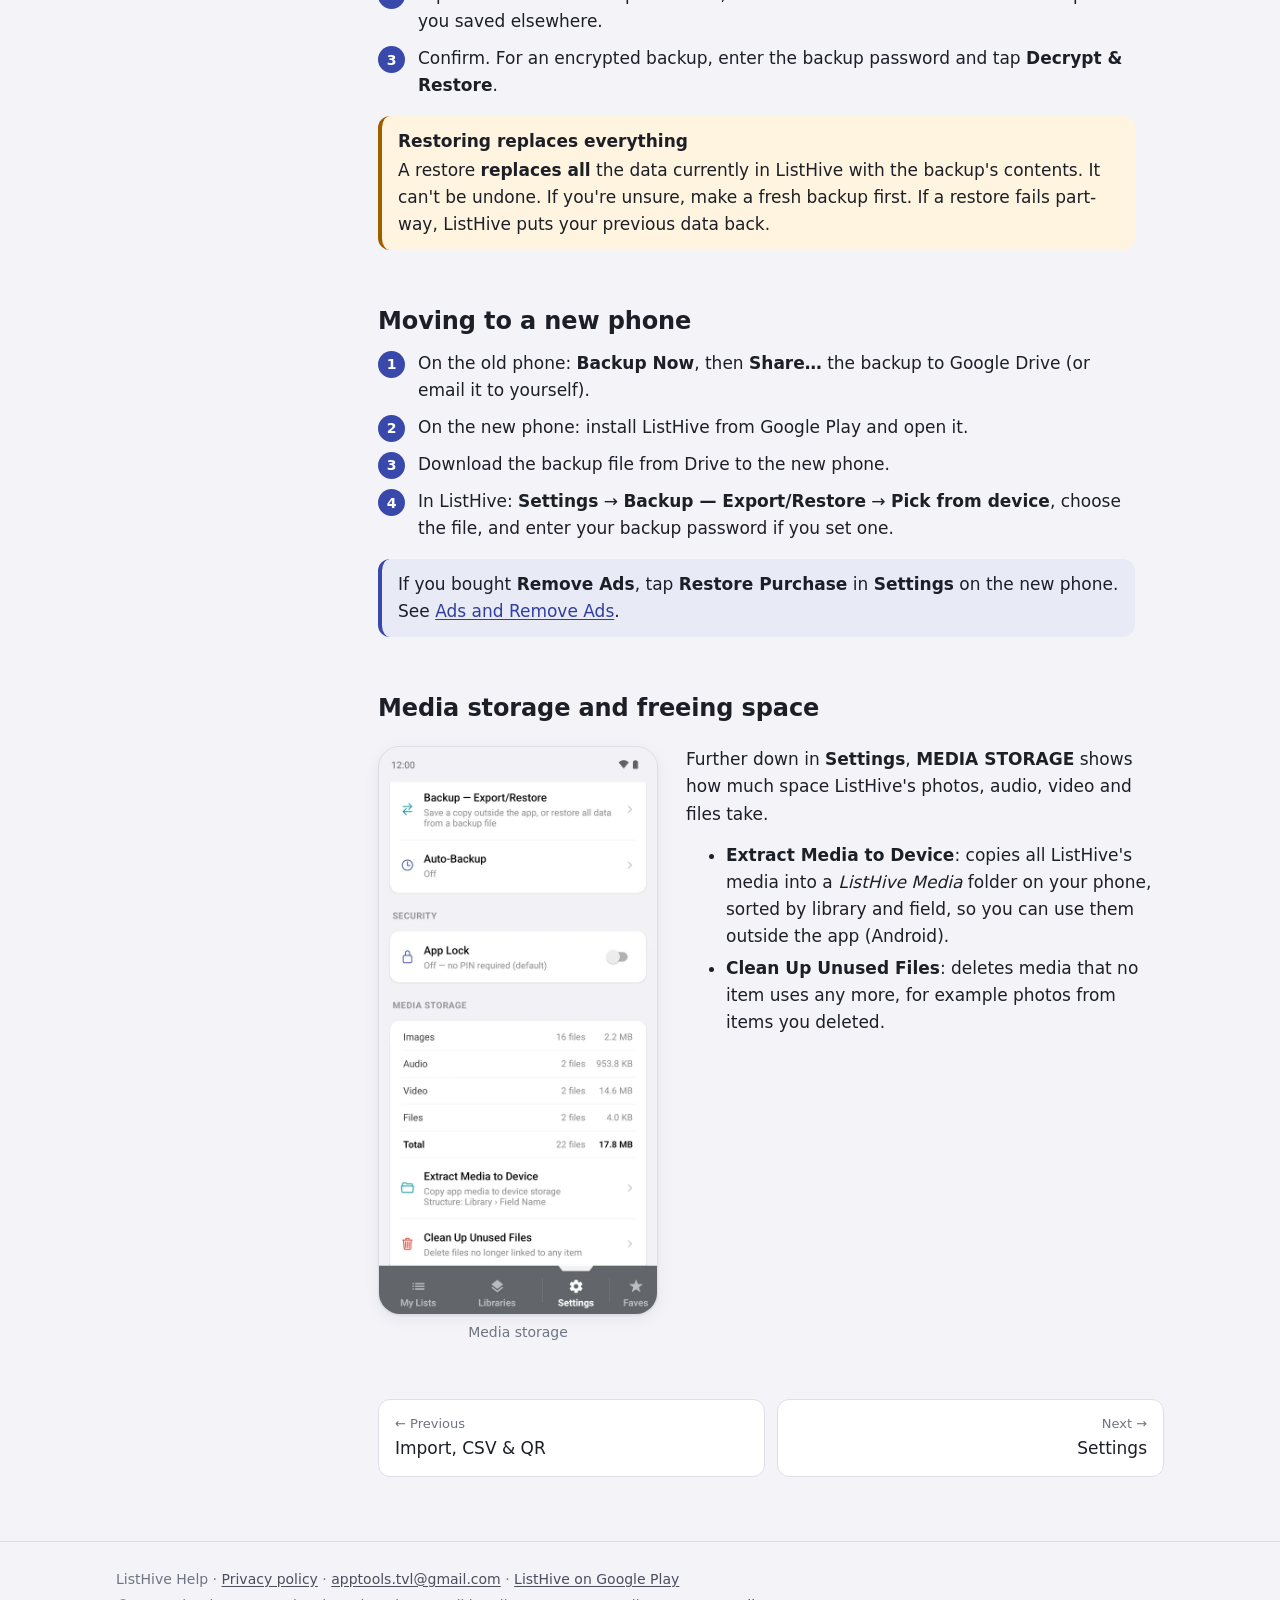
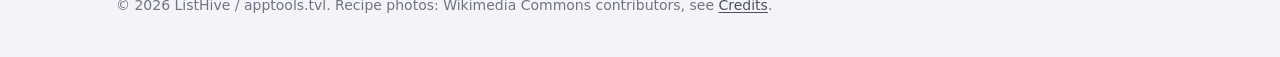
==== commit 647d2bd8: "Help: lists first in navigation, Field types under Libraries, lists no longer framed as library-firs" ====
--- a/listhive/help/backup.html
+++ b/listhive/help/backup.html
@@ -15,14 +15,14 @@
     <a class="brand" href="./"><img class="brand-mark" src="img/logo.png" alt="" width="36" height="36">ListHive <small>Help</small></a>
     <details class="menu">
       <summary>Menu</summary>
-      <nav aria-label="Help topics"><ul class="nav-list"><li><a href="./">Getting started</a></li><li><a href="libraries.html">Libraries</a></li><li><a href="field-types.html">Field types</a></li><li><a href="my-lists.html">My Lists</a></li><li><a href="playback.html">Playing a list</a></li><li><a href="sharing.html">Sharing</a></li><li><a href="import-export.html">Import, CSV &amp; QR</a></li><li><a href="backup.html" aria-current="page">Backup &amp; restore</a></li><li><a href="settings.html">Settings</a></li><li><a href="faq.html">FAQ &amp; troubleshooting</a></li><li><a href="credits.html">Credits</a></li></ul></nav>
+      <nav aria-label="Help topics"><ul class="nav-list"><li><a href="./">Getting started</a></li><li><a href="my-lists.html">My Lists</a></li><li><a href="playback.html">Playing a list</a></li><li><a href="libraries.html">Libraries</a></li><li class="sub"><a href="field-types.html">Field types</a></li><li><a href="sharing.html">Sharing</a></li><li><a href="import-export.html">Import, CSV &amp; QR</a></li><li><a href="backup.html" aria-current="page">Backup &amp; restore</a></li><li><a href="settings.html">Settings</a></li><li><a href="faq.html">FAQ &amp; troubleshooting</a></li><li><a href="credits.html">Credits</a></li></ul></nav>
     </details>
   </div>
 </header>
 <div class="layout">
   <aside class="sidebar">
     <p class="sidebar-title">Help topics</p>
-    <nav aria-label="Help topics"><ul class="nav-list"><li><a href="./">Getting started</a></li><li><a href="libraries.html">Libraries</a></li><li><a href="field-types.html">Field types</a></li><li><a href="my-lists.html">My Lists</a></li><li><a href="playback.html">Playing a list</a></li><li><a href="sharing.html">Sharing</a></li><li><a href="import-export.html">Import, CSV &amp; QR</a></li><li><a href="backup.html" aria-current="page">Backup &amp; restore</a></li><li><a href="settings.html">Settings</a></li><li><a href="faq.html">FAQ &amp; troubleshooting</a></li><li><a href="credits.html">Credits</a></li></ul></nav>
+    <nav aria-label="Help topics"><ul class="nav-list"><li><a href="./">Getting started</a></li><li><a href="my-lists.html">My Lists</a></li><li><a href="playback.html">Playing a list</a></li><li><a href="libraries.html">Libraries</a></li><li class="sub"><a href="field-types.html">Field types</a></li><li><a href="sharing.html">Sharing</a></li><li><a href="import-export.html">Import, CSV &amp; QR</a></li><li><a href="backup.html" aria-current="page">Backup &amp; restore</a></li><li><a href="settings.html">Settings</a></li><li><a href="faq.html">FAQ &amp; troubleshooting</a></li><li><a href="credits.html">Credits</a></li></ul></nav>
   </aside>
   <main>
 <span class="eyebrow">Settings</span>
--- a/listhive/help/style.css
+++ b/listhive/help/style.css
@@ -102,6 +102,8 @@
   color: var(--text-2); text-decoration: none; font-size: 15.5px;
 }
 .nav-list a:hover { background: var(--surface-2); color: var(--text); }
+.nav-list li.sub a { padding-left: 28px; font-size: 14.5px; position: relative; }
+.nav-list li.sub a::before { content: ""; position: absolute; left: 16px; top: 50%; width: 6px; height: 1px; background: var(--text-3); }
 .nav-list a[aria-current="page"] { background: var(--lists-bg); color: var(--lists); font-weight: 650; }
 
 /* ── Layout ──────────────────────────────────────────────────────────────── */
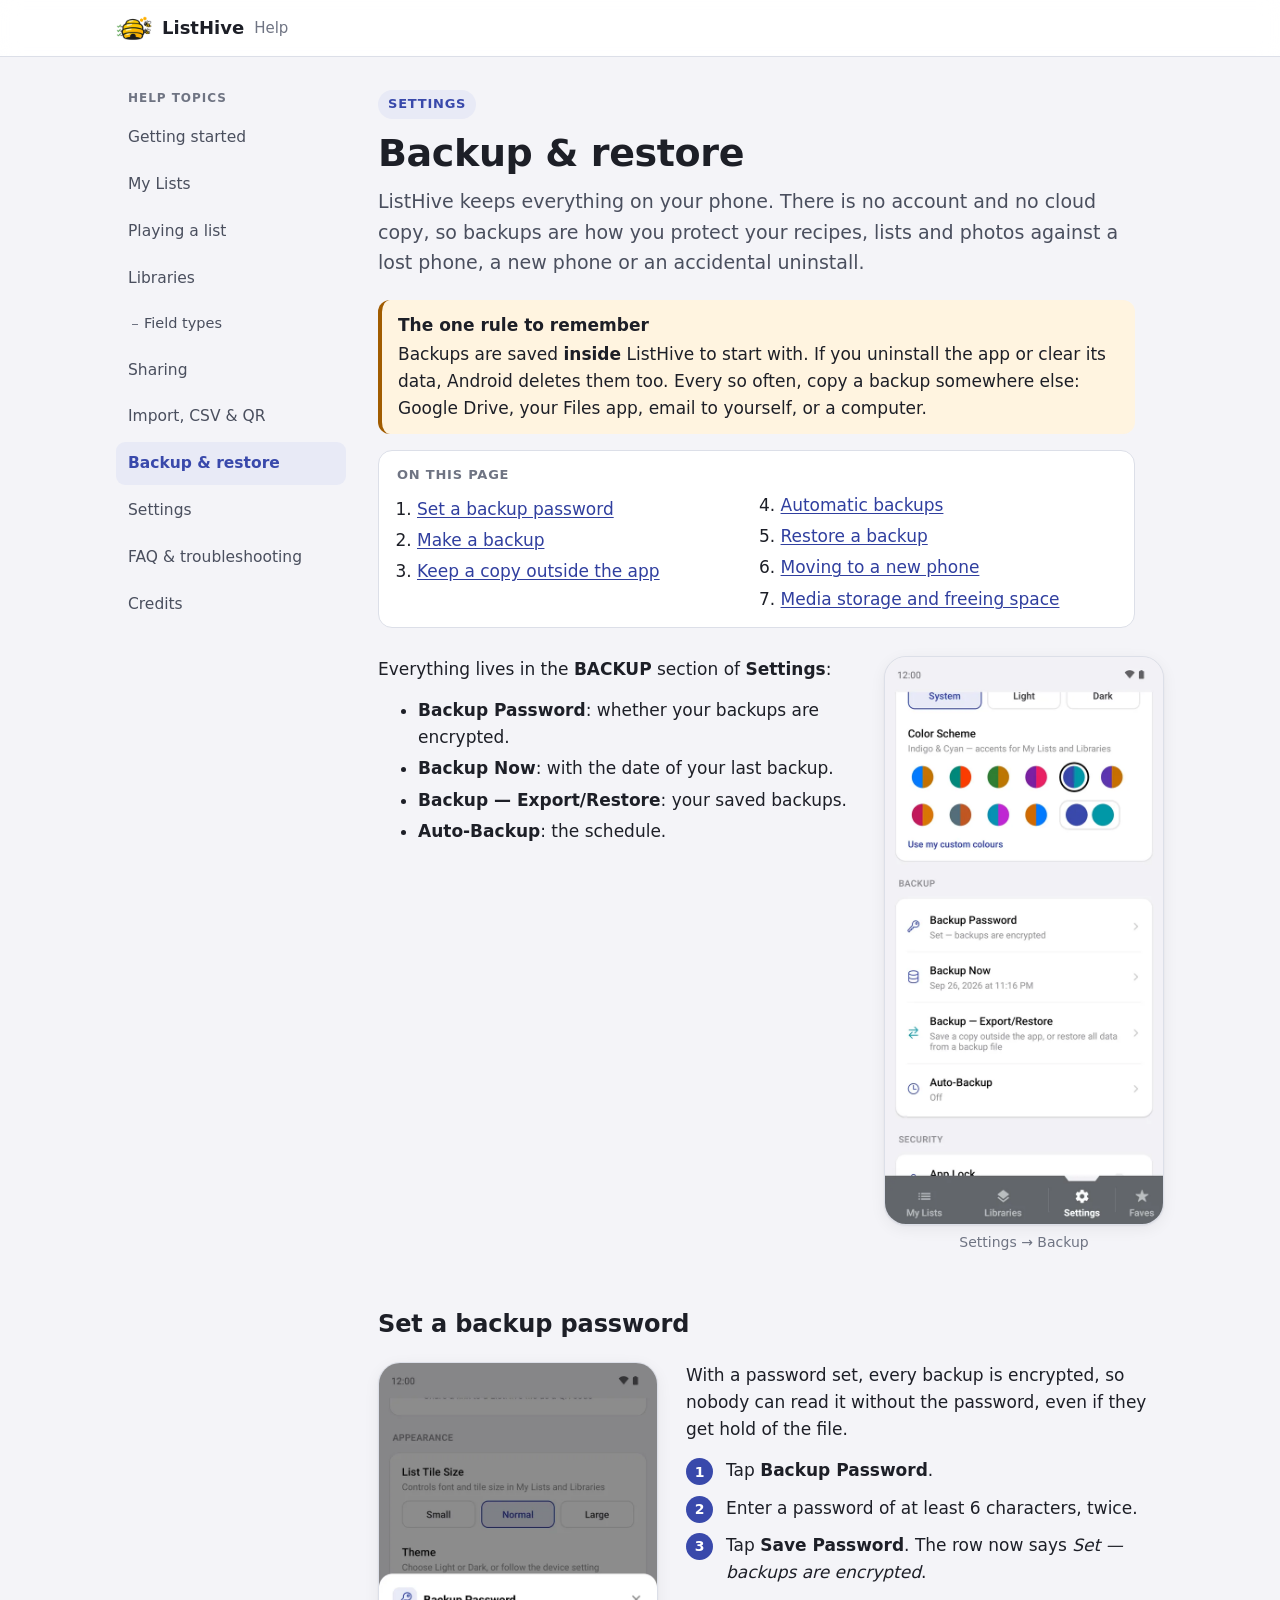
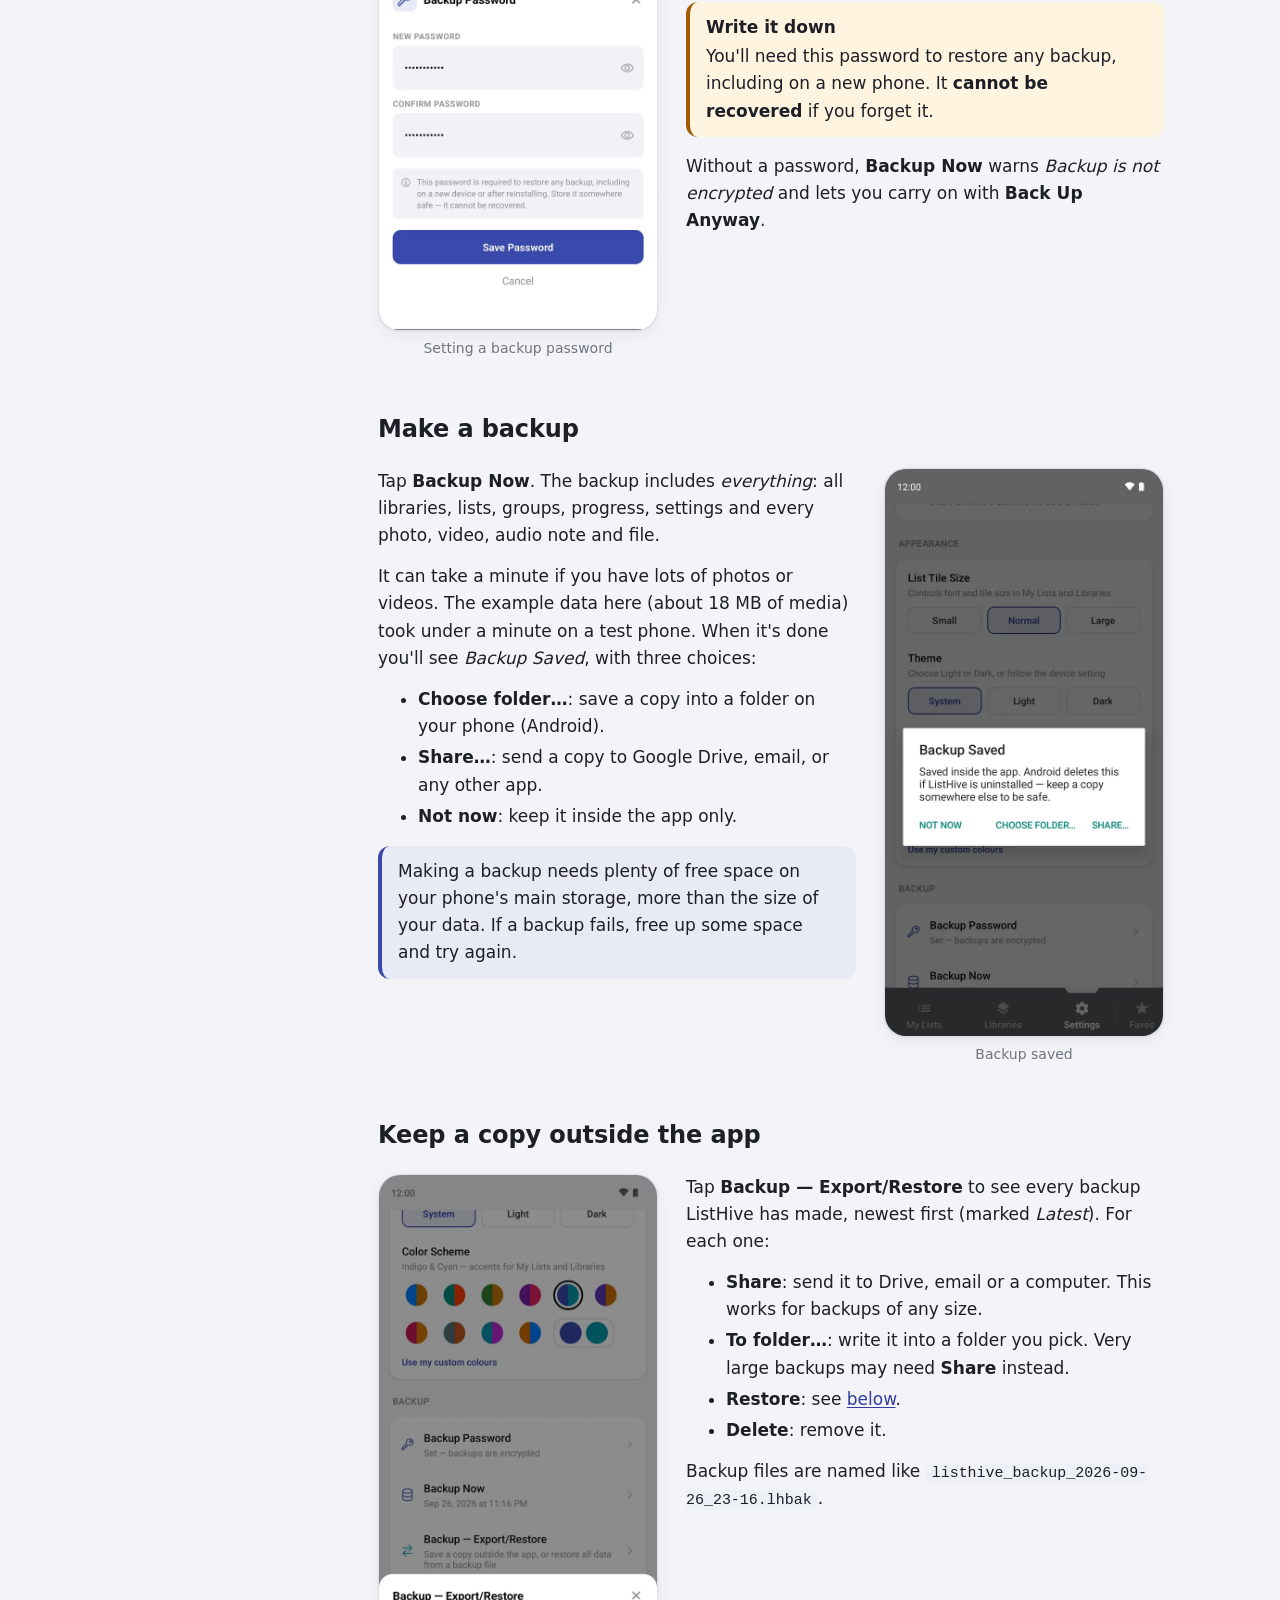
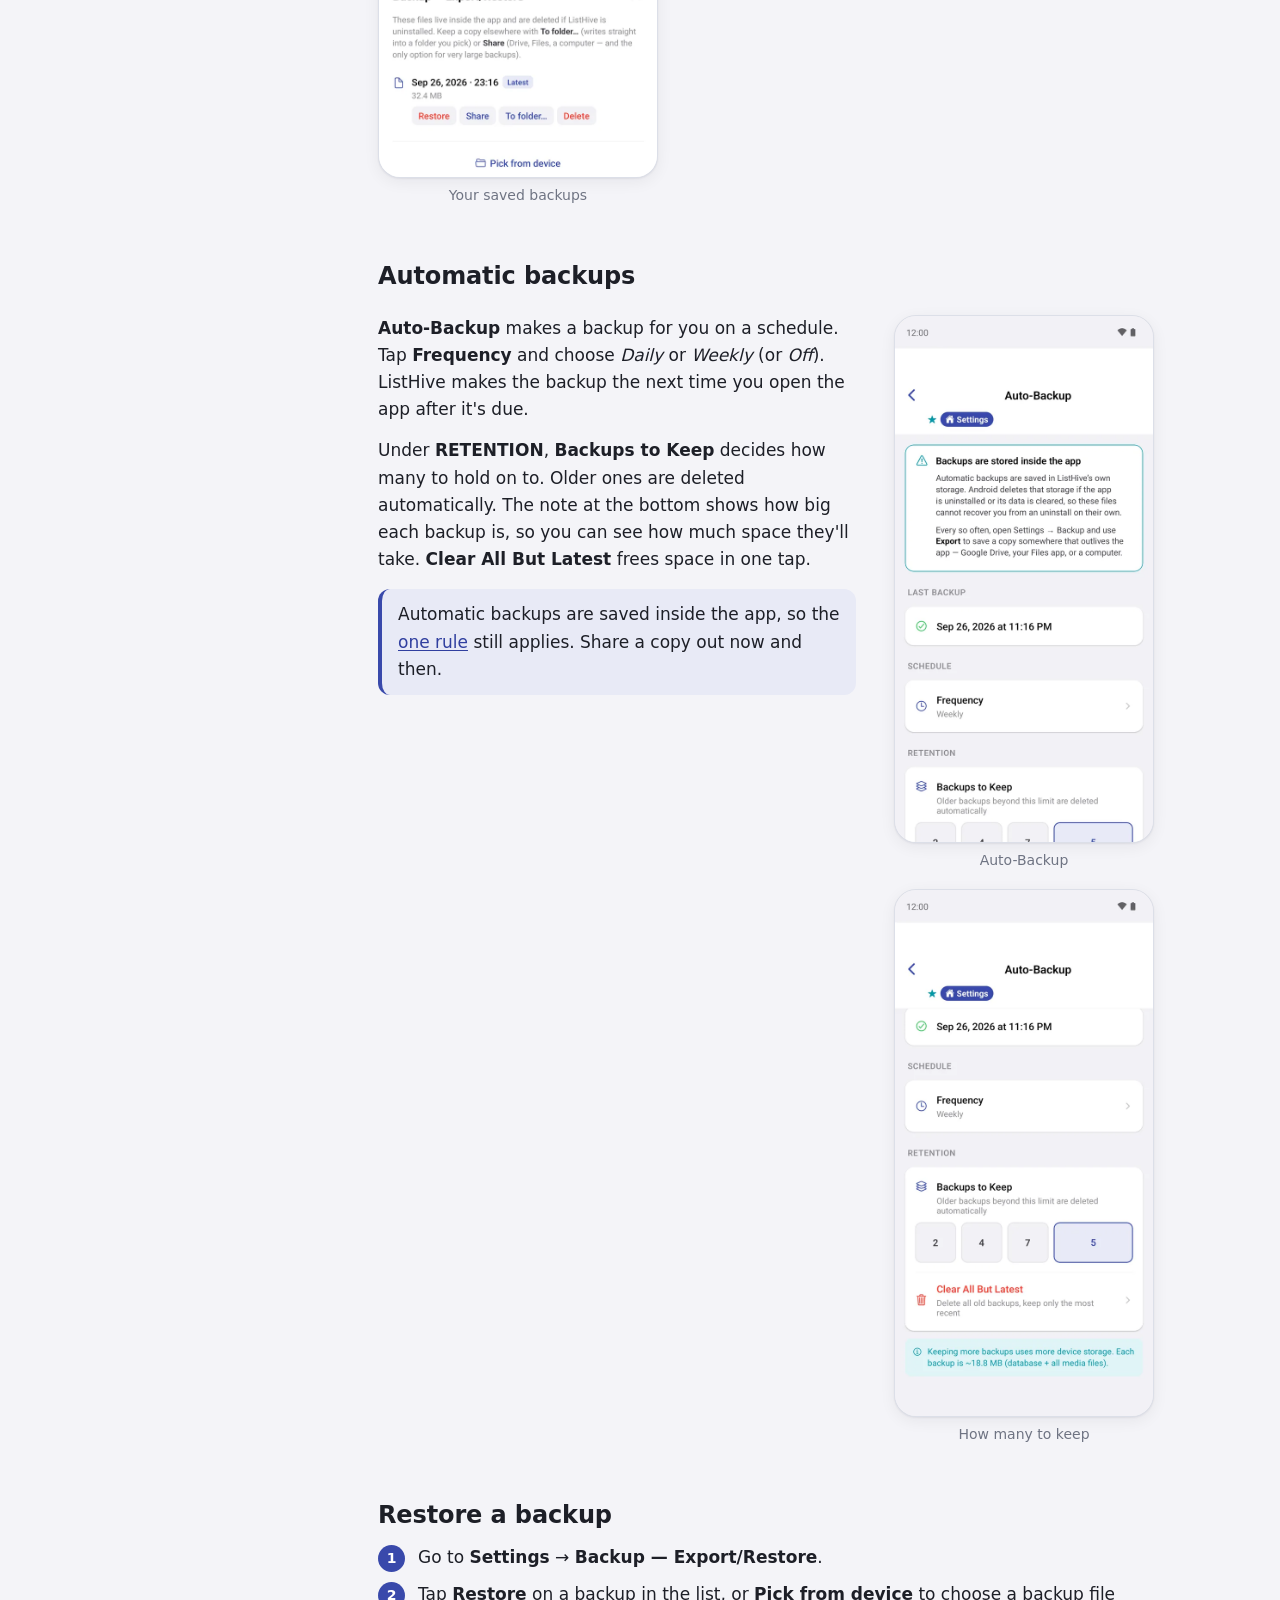
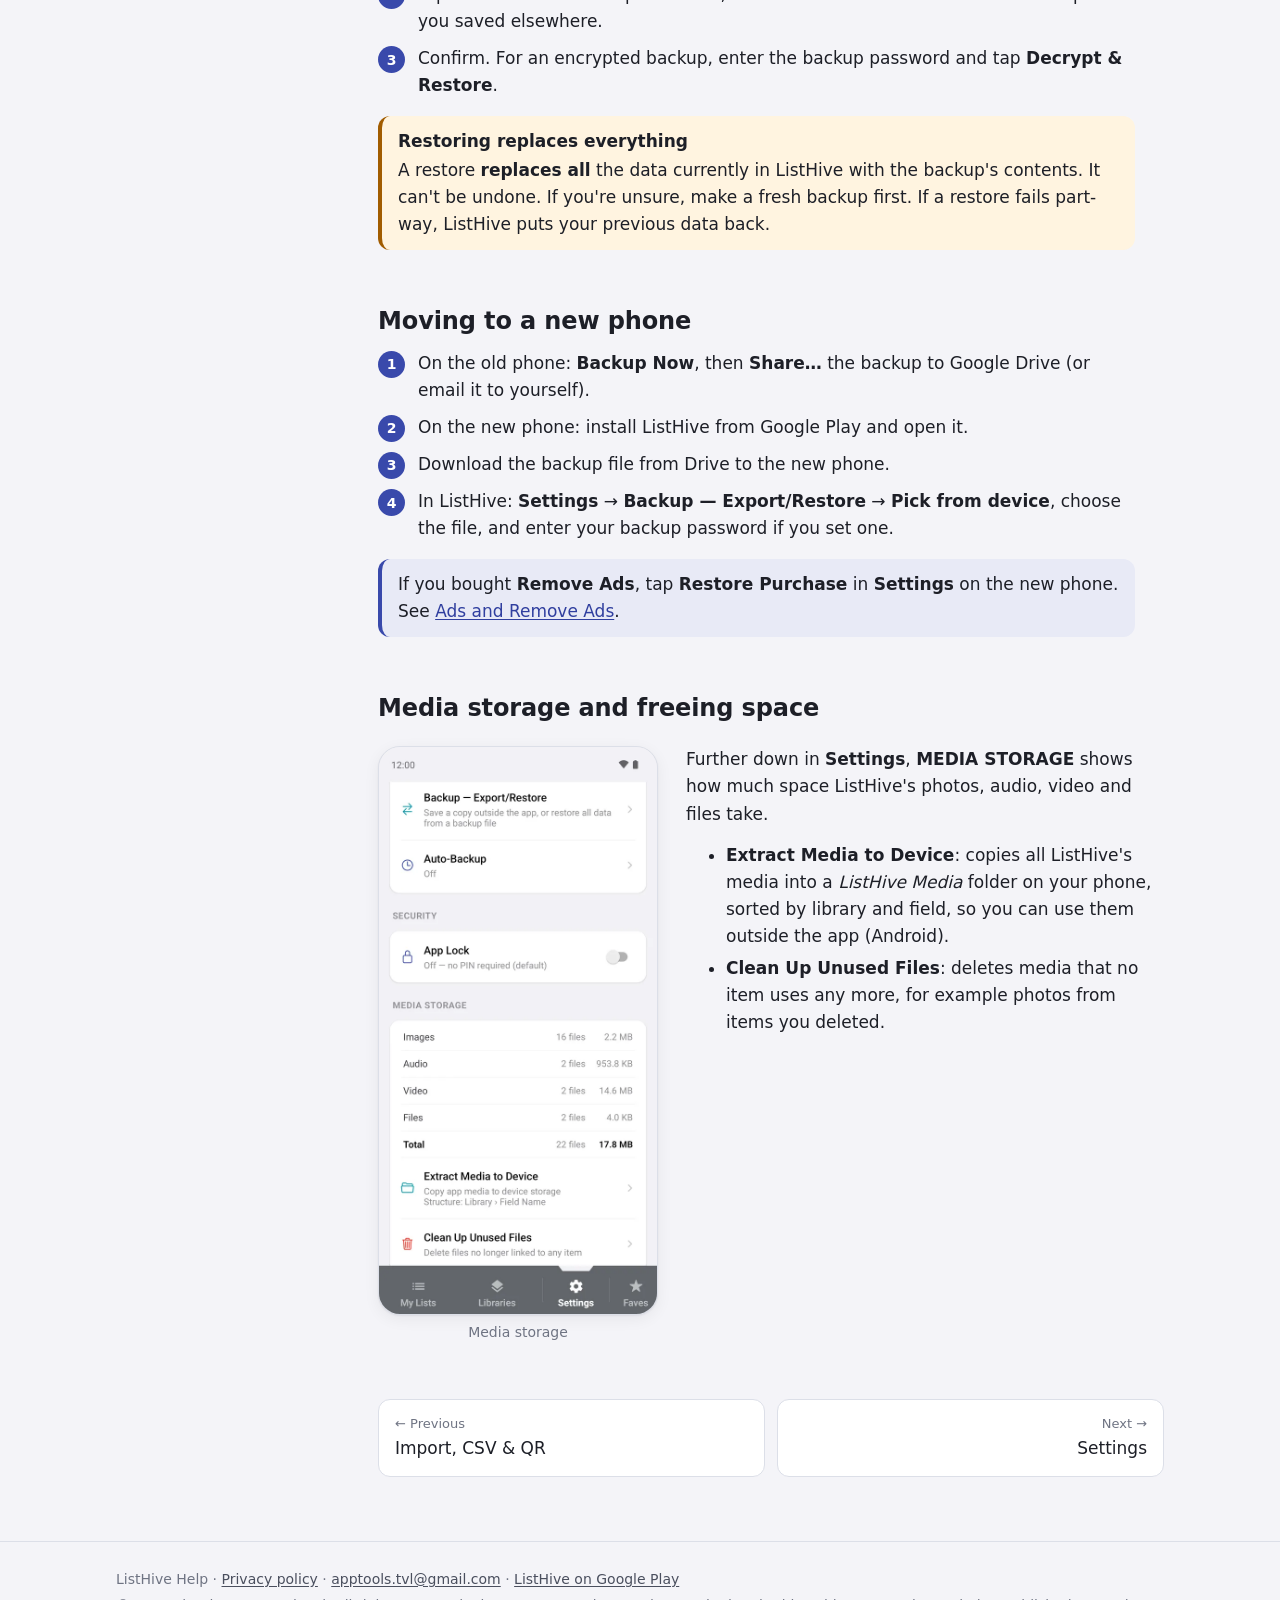
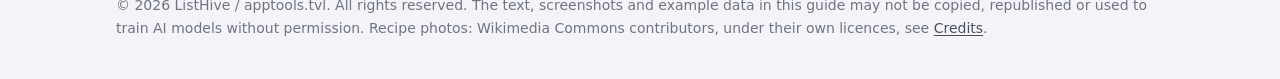
==== commit 1f4d40d0: "Help: copyright and no-AI-training notice, AI crawler opt-out, trim implementation detail Co-Authore" ====
--- a/listhive/help/backup.html
+++ b/listhive/help/backup.html
@@ -6,6 +6,7 @@
 <title>Backup &amp; restore · ListHive Help</title>
 <meta name="description" content="Keep your data safe: encrypted backups, automatic backups and restoring.">
 <meta name="color-scheme" content="light dark">
+<meta name="robots" content="noai, noimageai">
 <link rel="stylesheet" href="style.css">
 <link rel="icon" href="img/favicon.png">
 </head>
@@ -83,7 +84,7 @@
       <li><span class="ui">Share…</span>: send a copy to Google Drive, email, or any other app.</li>
       <li><span class="ui">Not now</span>: keep it inside the app only.</li>
     </ul>
-    <div class="note"><p>Making a backup needs free space on your phone's main storage of roughly twice the size of your data.</p></div>
+    <div class="note"><p>Making a backup needs plenty of free space on your phone's main storage, more than the size of your data. If a backup fails, free up some space and try again.</p></div>
   </div>
   <figure class="shot"><img src="img/backup-03-saved.webp" alt="Backup Saved dialog with Not now, Choose folder and Share" width="600" height="1224" loading="lazy"><figcaption>Backup saved</figcaption></figure>
 </div>
@@ -153,7 +154,7 @@
 <footer>
   <div class="inner">
     <p>ListHive Help · <a href="https://sites.google.com/view/listhive-privacy/home">Privacy policy</a> · <a href="mailto:apptools.tvl@gmail.com">apptools.tvl@gmail.com</a> · <a href="https://play.google.com/store/apps/details?id=com.apptoolstvl.ListHive">ListHive on Google Play</a></p>
-    <p>© 2026 ListHive / apptools.tvl. Recipe photos: Wikimedia Commons contributors, see <a href="credits.html">Credits</a>.</p>
+    <p>© 2026 ListHive / apptools.tvl. All rights reserved. The text, screenshots and example data in this guide may not be copied, republished or used to train AI models without permission. Recipe photos: Wikimedia Commons contributors, under their own licences, see <a href="credits.html">Credits</a>.</p>
   </div>
 </footer>
 </body>
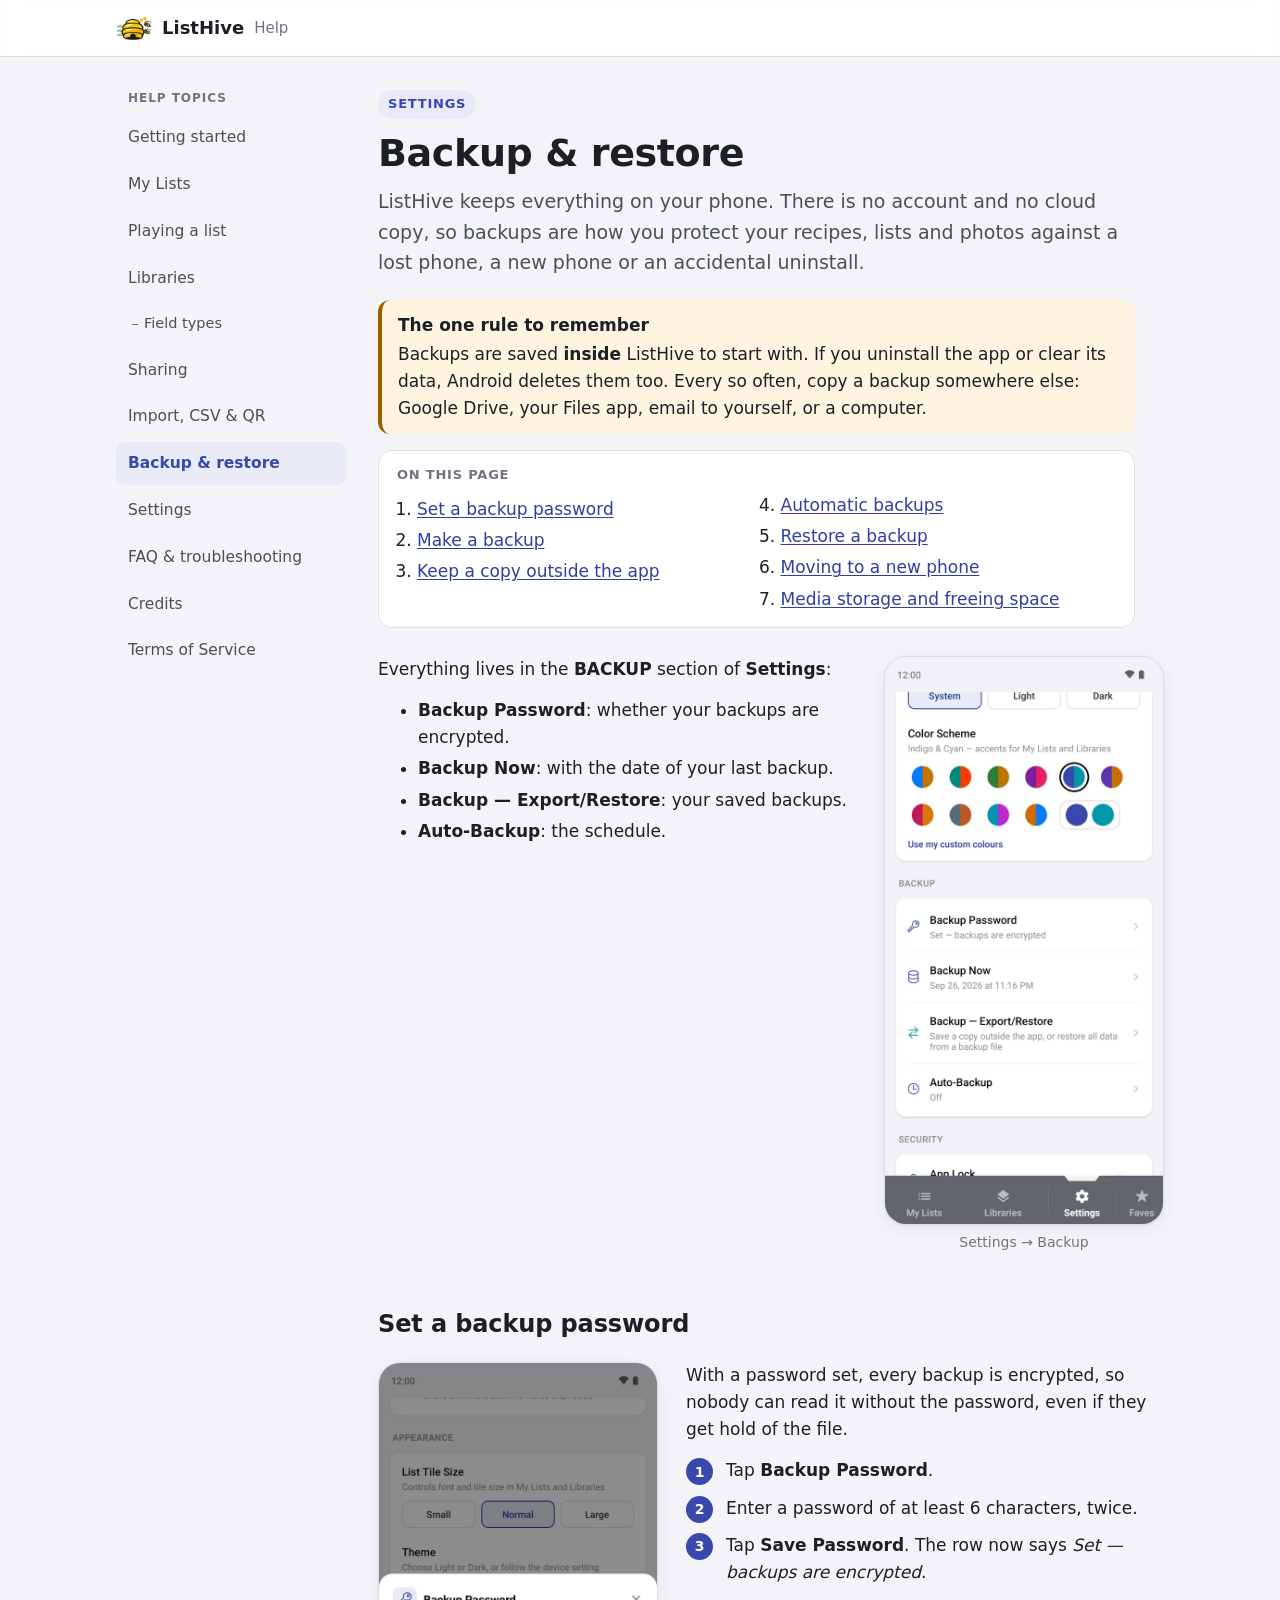
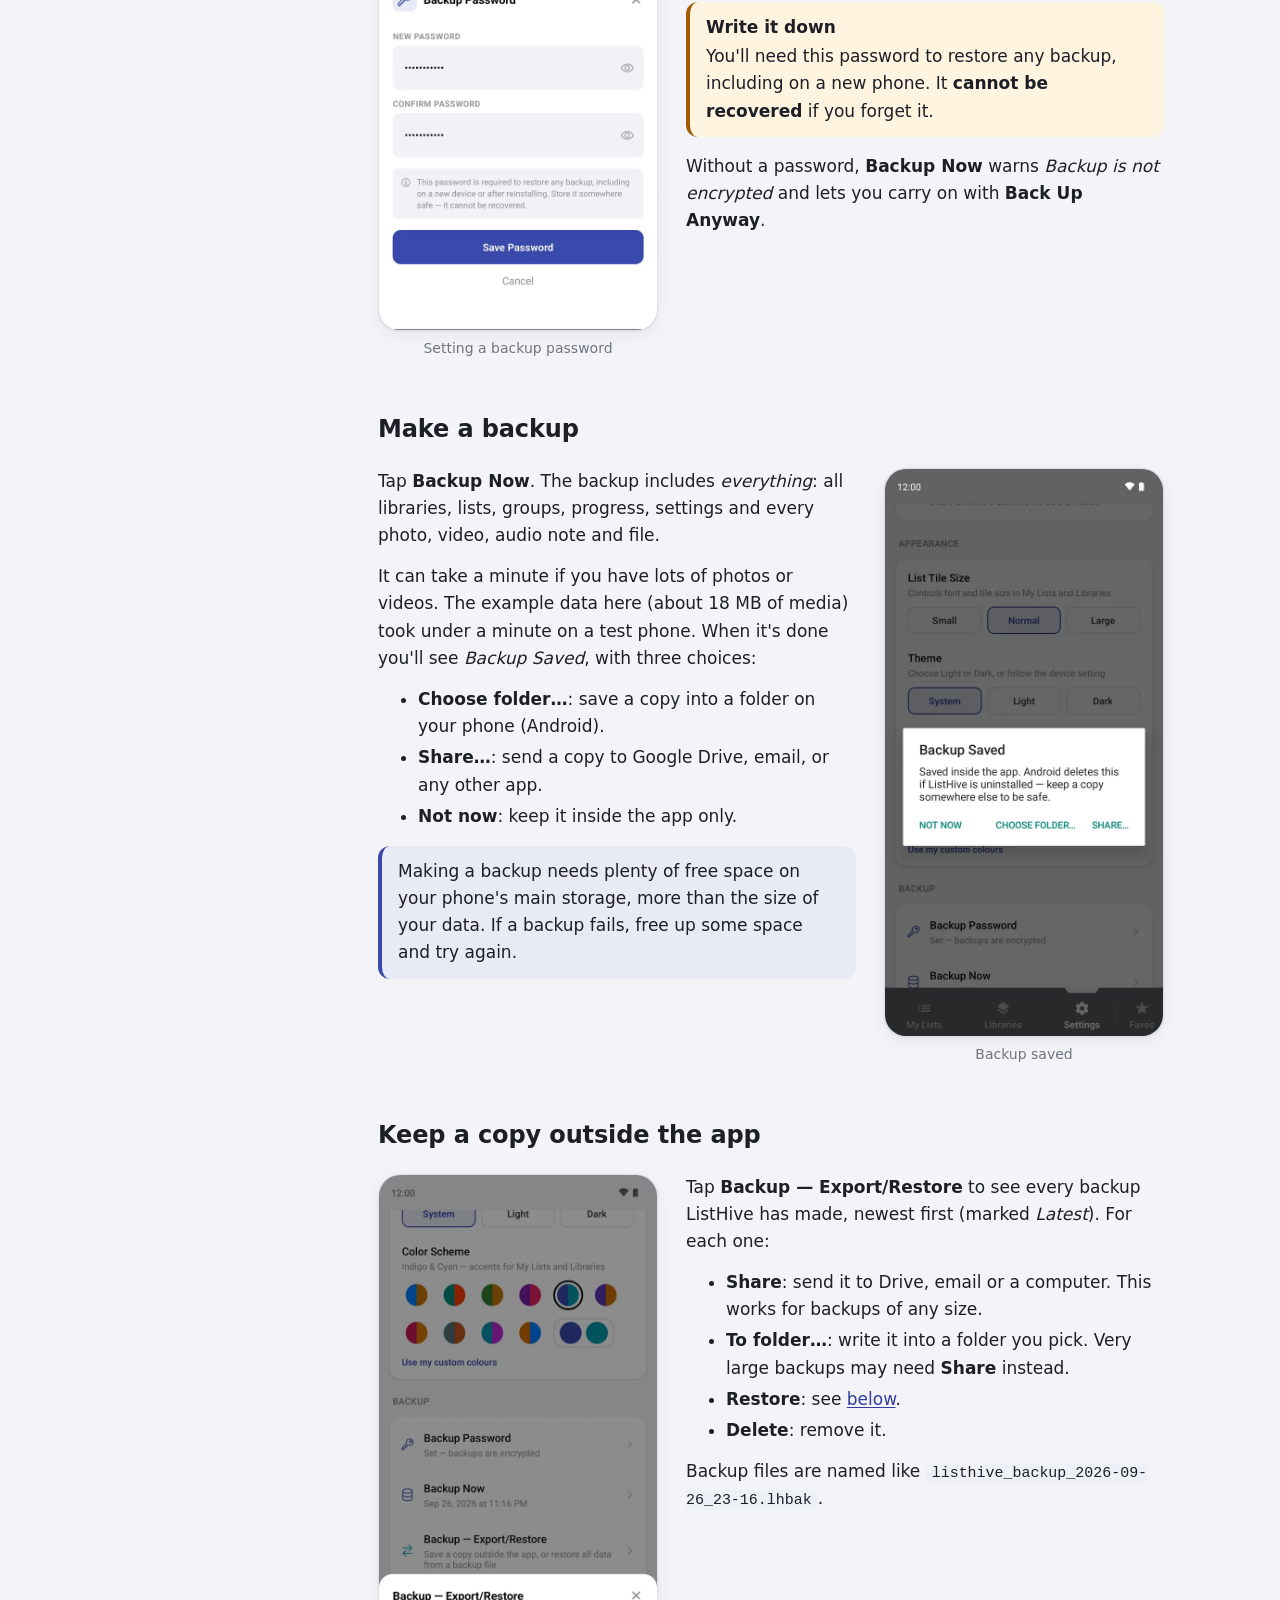
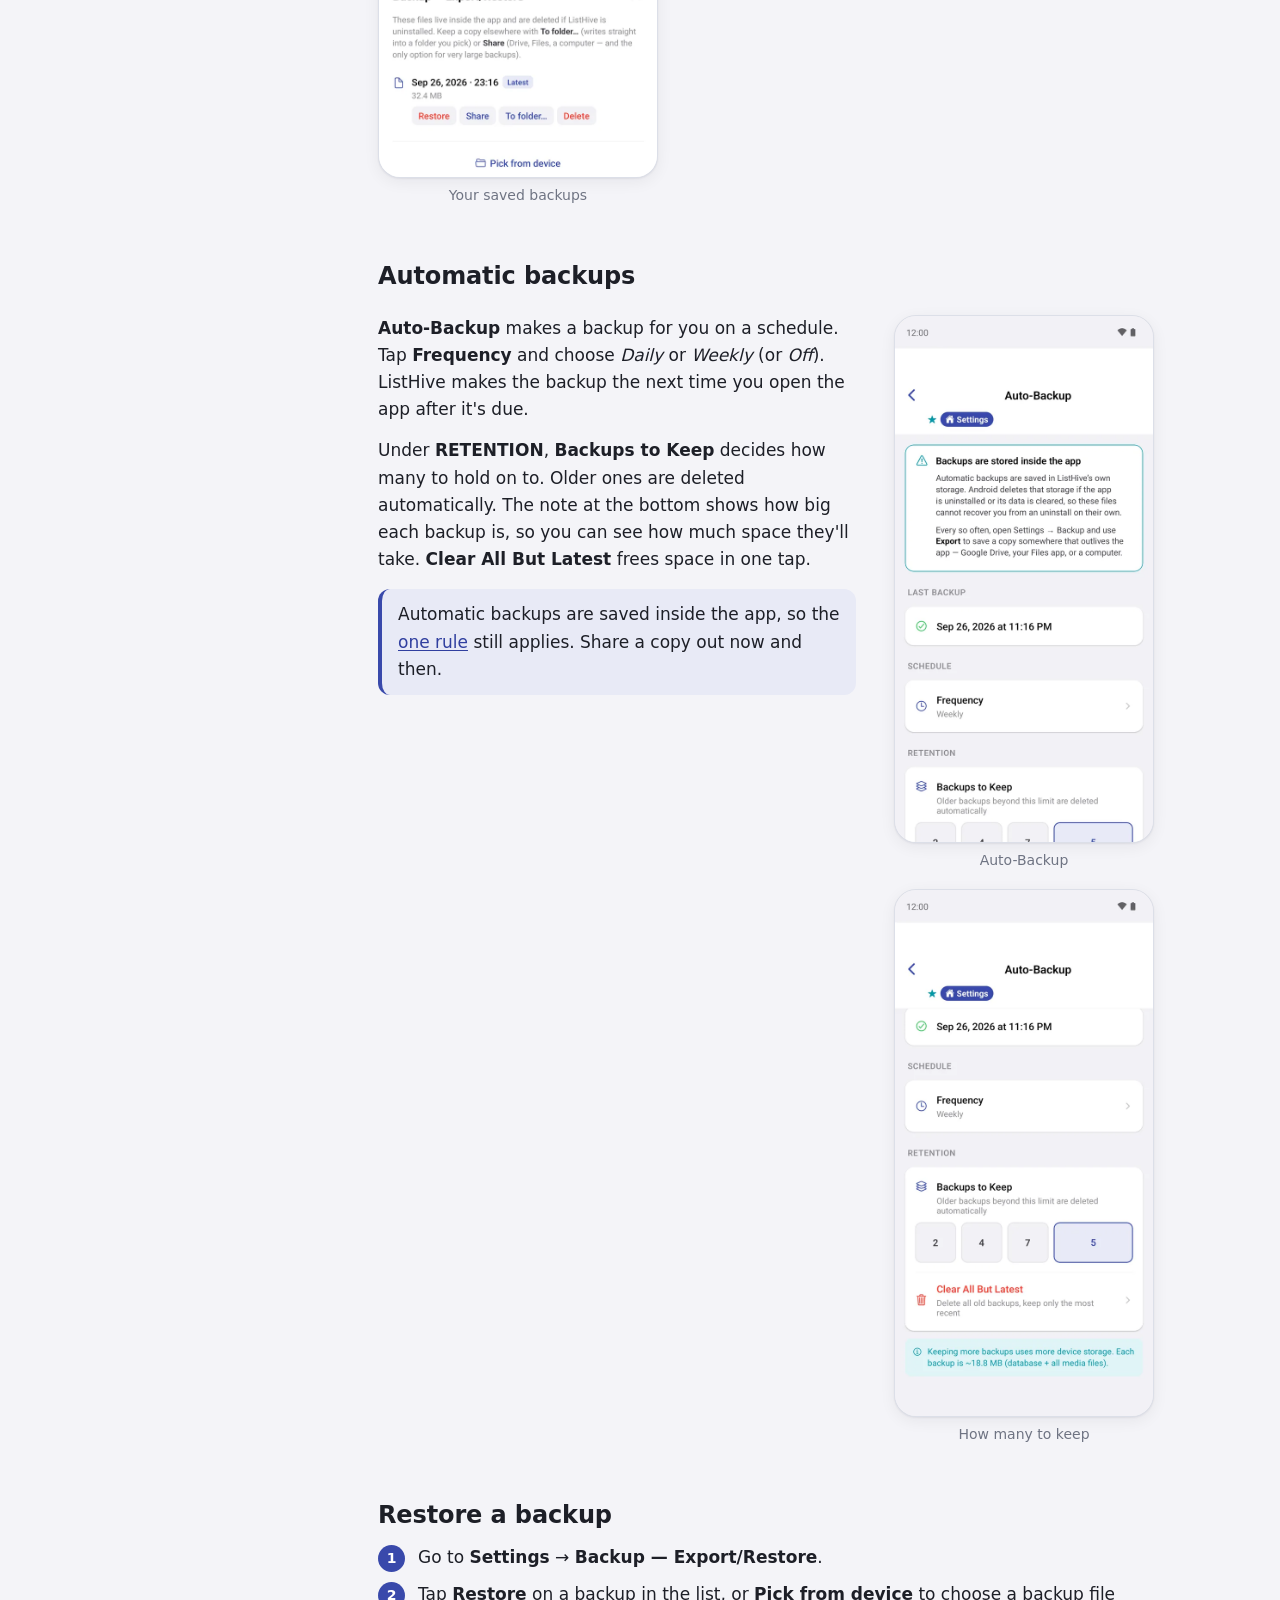
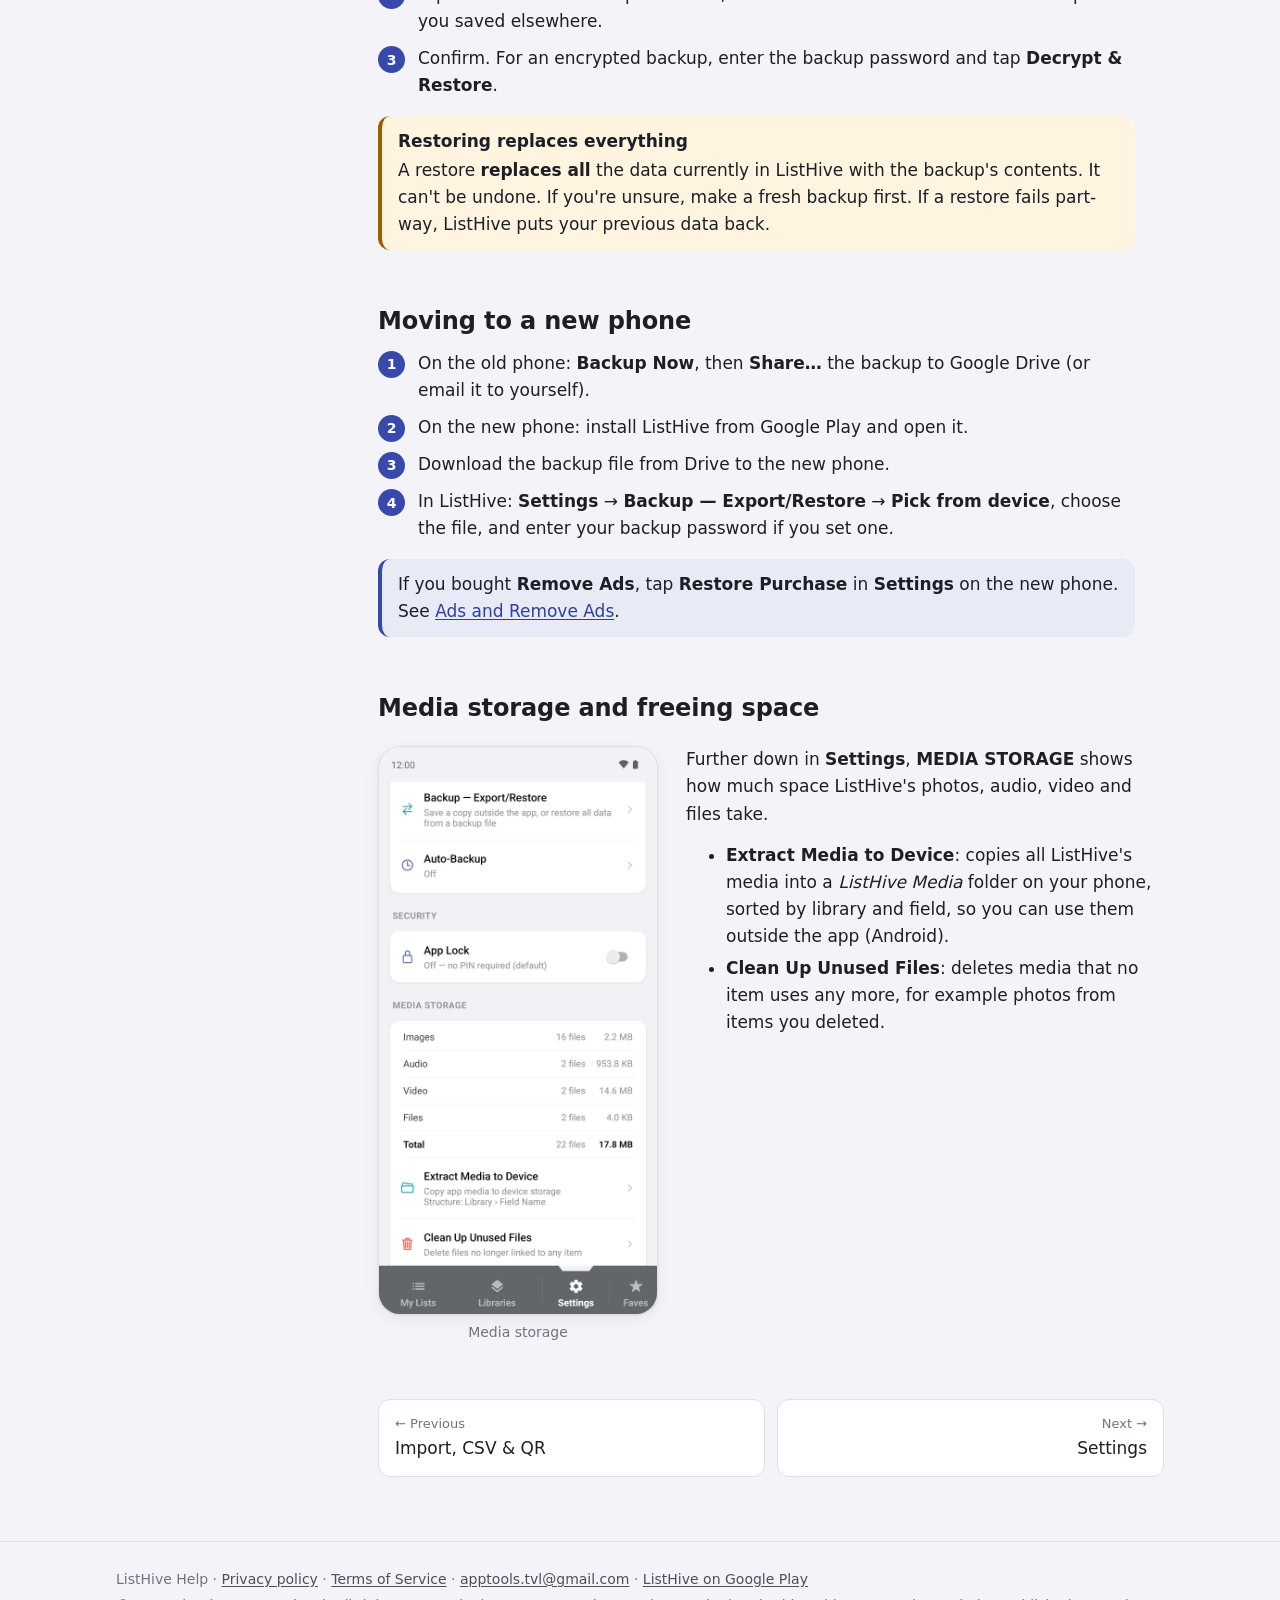
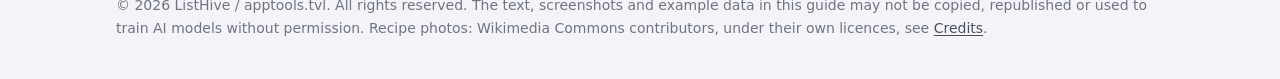
==== commit 23cd57a5: "Help: Terms of Service page (linked in nav and footer)" ====
--- a/listhive/help/backup.html
+++ b/listhive/help/backup.html
@@ -16,14 +16,14 @@
     <a class="brand" href="./"><img class="brand-mark" src="img/logo.png" alt="" width="36" height="36">ListHive <small>Help</small></a>
     <details class="menu">
       <summary>Menu</summary>
-      <nav aria-label="Help topics"><ul class="nav-list"><li><a href="./">Getting started</a></li><li><a href="my-lists.html">My Lists</a></li><li><a href="playback.html">Playing a list</a></li><li><a href="libraries.html">Libraries</a></li><li class="sub"><a href="field-types.html">Field types</a></li><li><a href="sharing.html">Sharing</a></li><li><a href="import-export.html">Import, CSV &amp; QR</a></li><li><a href="backup.html" aria-current="page">Backup &amp; restore</a></li><li><a href="settings.html">Settings</a></li><li><a href="faq.html">FAQ &amp; troubleshooting</a></li><li><a href="credits.html">Credits</a></li></ul></nav>
+      <nav aria-label="Help topics"><ul class="nav-list"><li><a href="./">Getting started</a></li><li><a href="my-lists.html">My Lists</a></li><li><a href="playback.html">Playing a list</a></li><li><a href="libraries.html">Libraries</a></li><li class="sub"><a href="field-types.html">Field types</a></li><li><a href="sharing.html">Sharing</a></li><li><a href="import-export.html">Import, CSV &amp; QR</a></li><li><a href="backup.html" aria-current="page">Backup &amp; restore</a></li><li><a href="settings.html">Settings</a></li><li><a href="faq.html">FAQ &amp; troubleshooting</a></li><li><a href="credits.html">Credits</a></li><li><a href="terms.html">Terms of Service</a></li></ul></nav>
     </details>
   </div>
 </header>
 <div class="layout">
   <aside class="sidebar">
     <p class="sidebar-title">Help topics</p>
-    <nav aria-label="Help topics"><ul class="nav-list"><li><a href="./">Getting started</a></li><li><a href="my-lists.html">My Lists</a></li><li><a href="playback.html">Playing a list</a></li><li><a href="libraries.html">Libraries</a></li><li class="sub"><a href="field-types.html">Field types</a></li><li><a href="sharing.html">Sharing</a></li><li><a href="import-export.html">Import, CSV &amp; QR</a></li><li><a href="backup.html" aria-current="page">Backup &amp; restore</a></li><li><a href="settings.html">Settings</a></li><li><a href="faq.html">FAQ &amp; troubleshooting</a></li><li><a href="credits.html">Credits</a></li></ul></nav>
+    <nav aria-label="Help topics"><ul class="nav-list"><li><a href="./">Getting started</a></li><li><a href="my-lists.html">My Lists</a></li><li><a href="playback.html">Playing a list</a></li><li><a href="libraries.html">Libraries</a></li><li class="sub"><a href="field-types.html">Field types</a></li><li><a href="sharing.html">Sharing</a></li><li><a href="import-export.html">Import, CSV &amp; QR</a></li><li><a href="backup.html" aria-current="page">Backup &amp; restore</a></li><li><a href="settings.html">Settings</a></li><li><a href="faq.html">FAQ &amp; troubleshooting</a></li><li><a href="credits.html">Credits</a></li><li><a href="terms.html">Terms of Service</a></li></ul></nav>
   </aside>
   <main>
 <span class="eyebrow">Settings</span>
@@ -153,7 +153,7 @@
 </div>
 <footer>
   <div class="inner">
-    <p>ListHive Help · <a href="https://sites.google.com/view/listhive-privacy/home">Privacy policy</a> · <a href="mailto:apptools.tvl@gmail.com">apptools.tvl@gmail.com</a> · <a href="https://play.google.com/store/apps/details?id=com.apptoolstvl.ListHive">ListHive on Google Play</a></p>
+    <p>ListHive Help · <a href="https://sites.google.com/view/listhive-privacy/home">Privacy policy</a> · <a href="terms.html">Terms of Service</a> · <a href="mailto:apptools.tvl@gmail.com">apptools.tvl@gmail.com</a> · <a href="https://play.google.com/store/apps/details?id=com.apptoolstvl.ListHive">ListHive on Google Play</a></p>
     <p>© 2026 ListHive / apptools.tvl. All rights reserved. The text, screenshots and example data in this guide may not be copied, republished or used to train AI models without permission. Recipe photos: Wikimedia Commons contributors, under their own licences, see <a href="credits.html">Credits</a>.</p>
   </div>
 </footer>
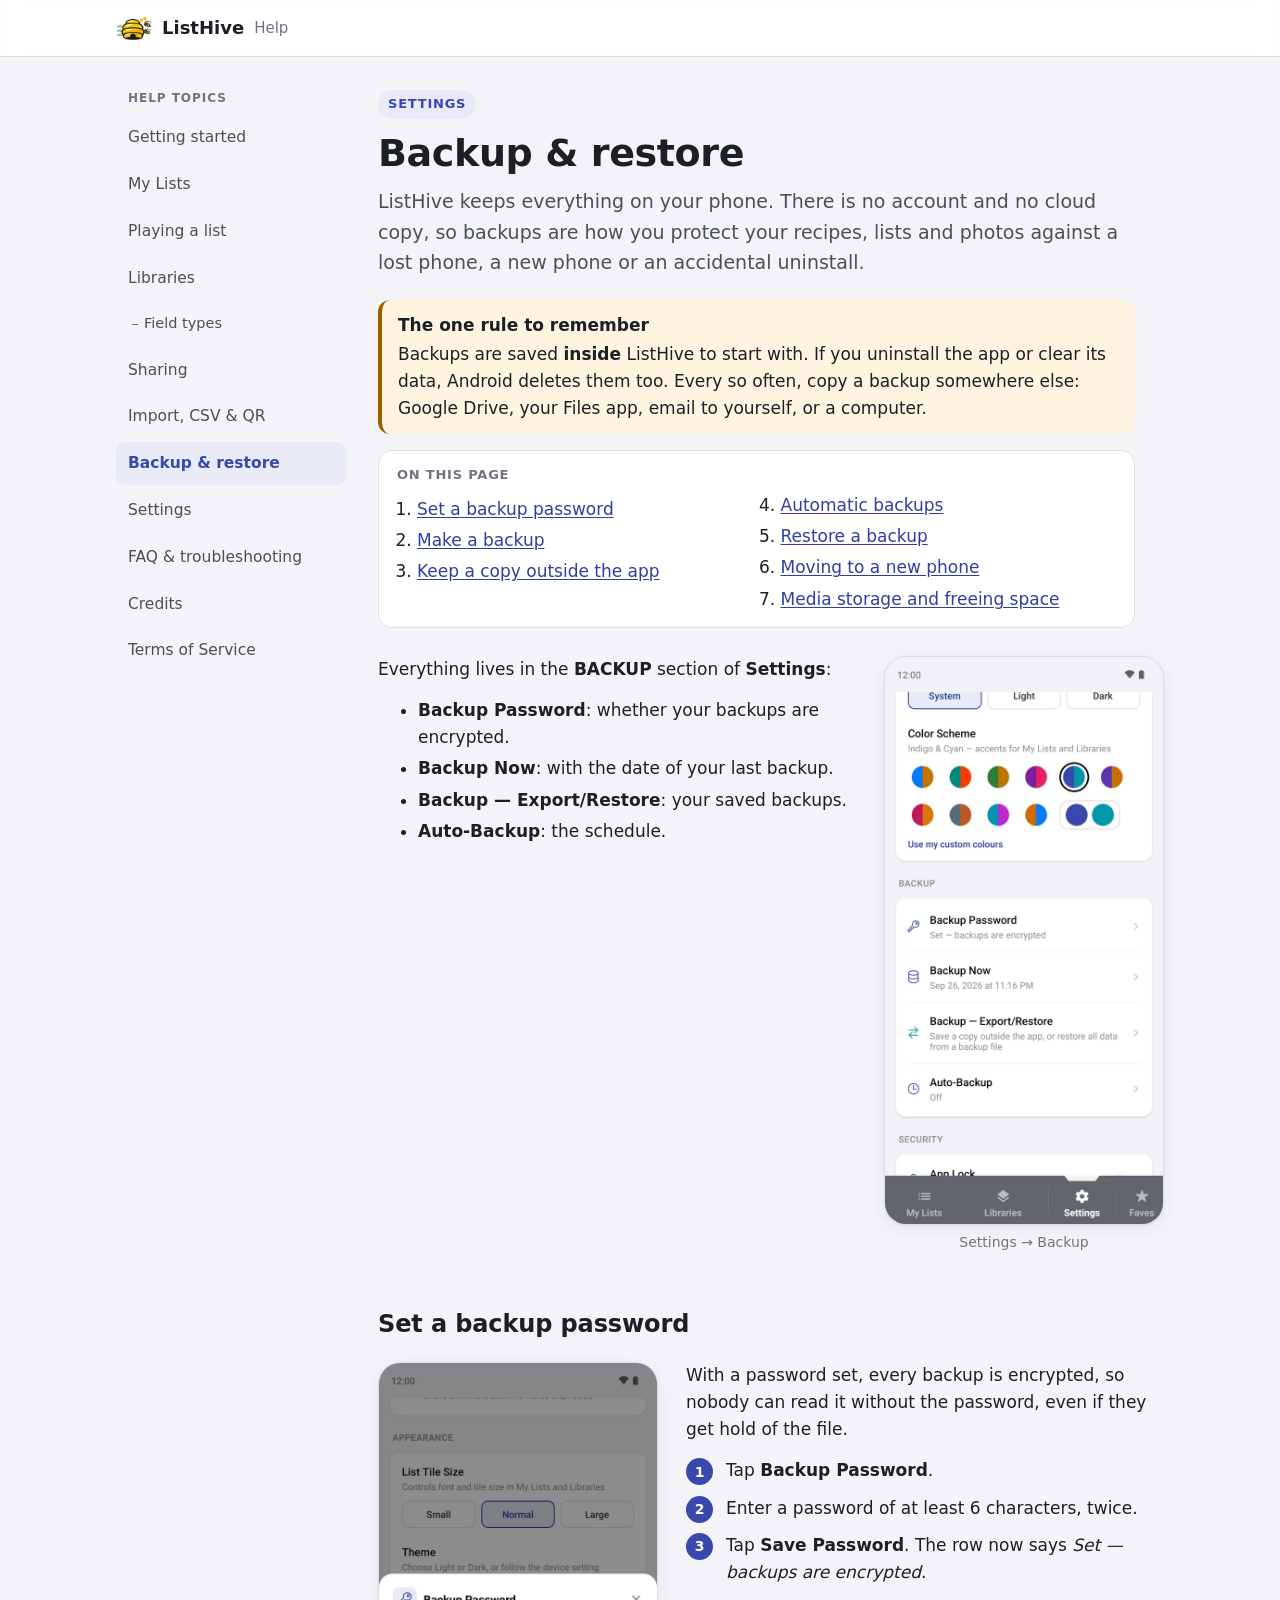
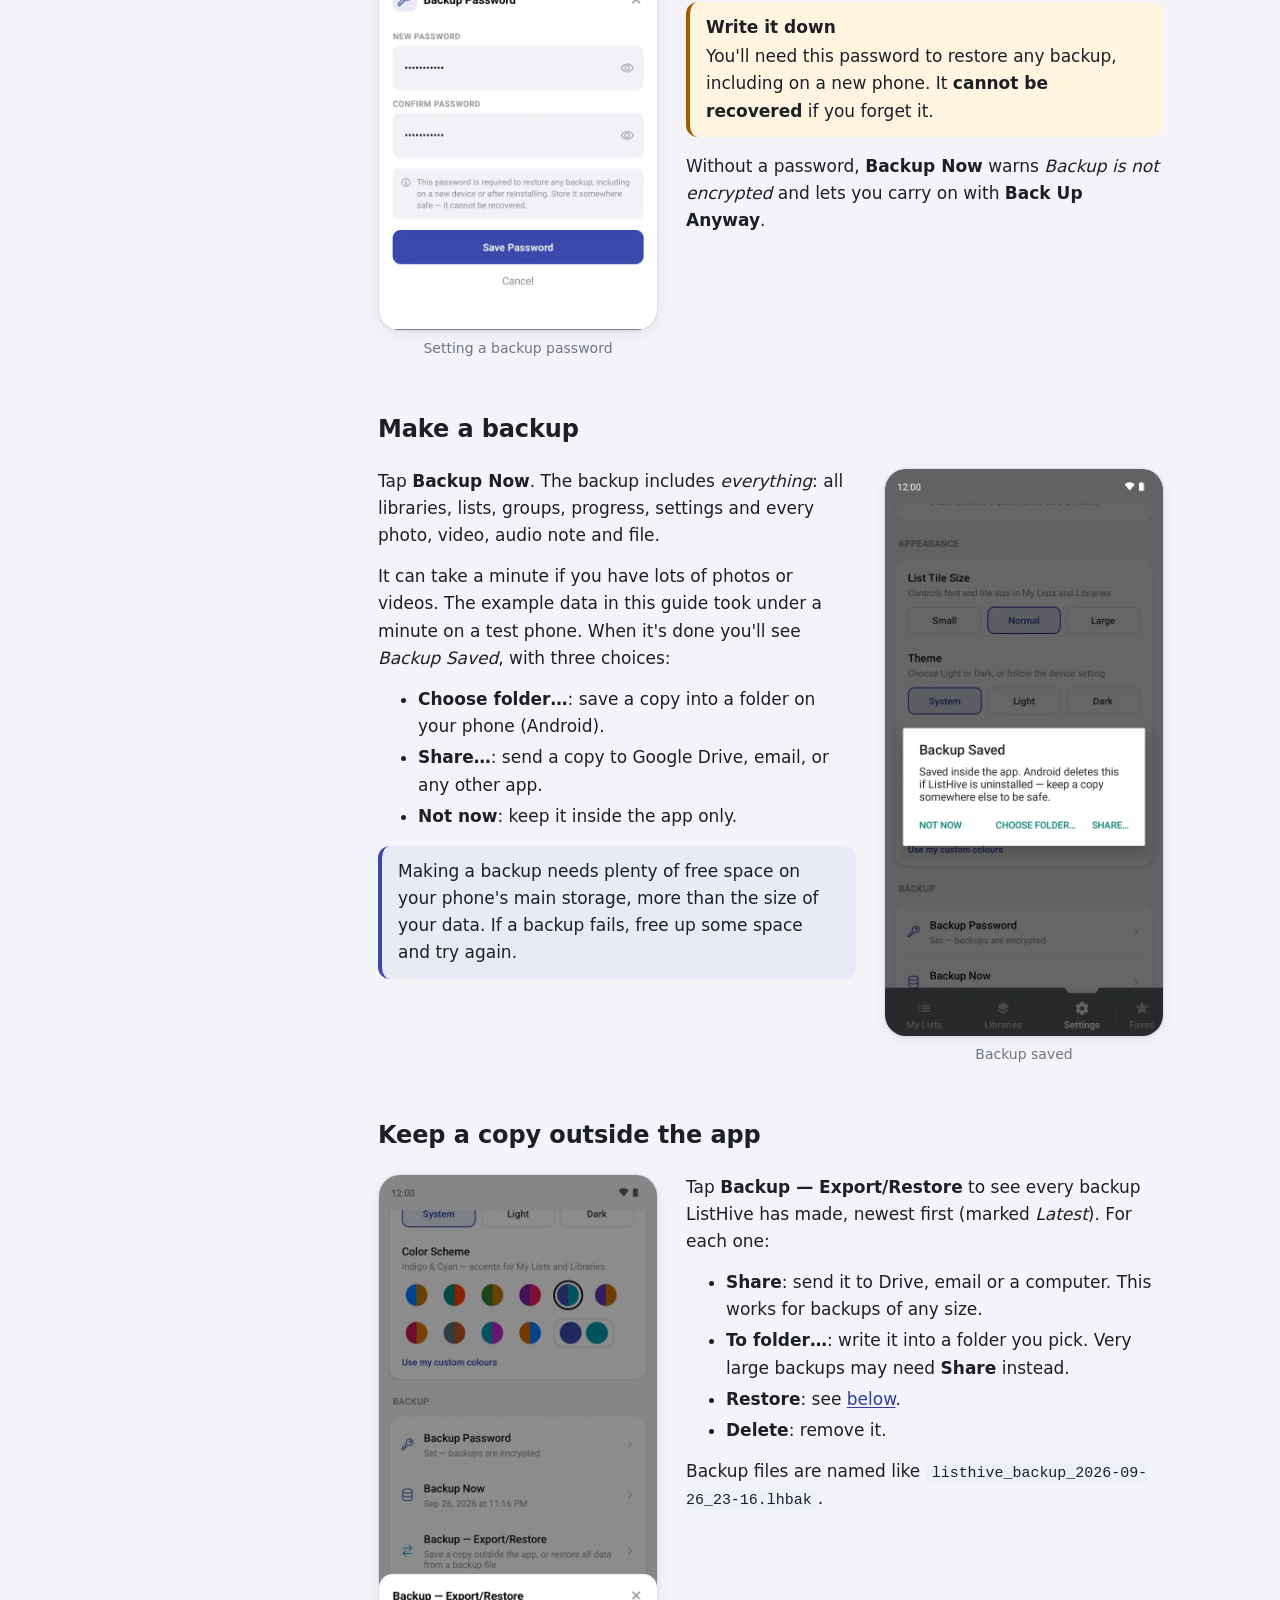
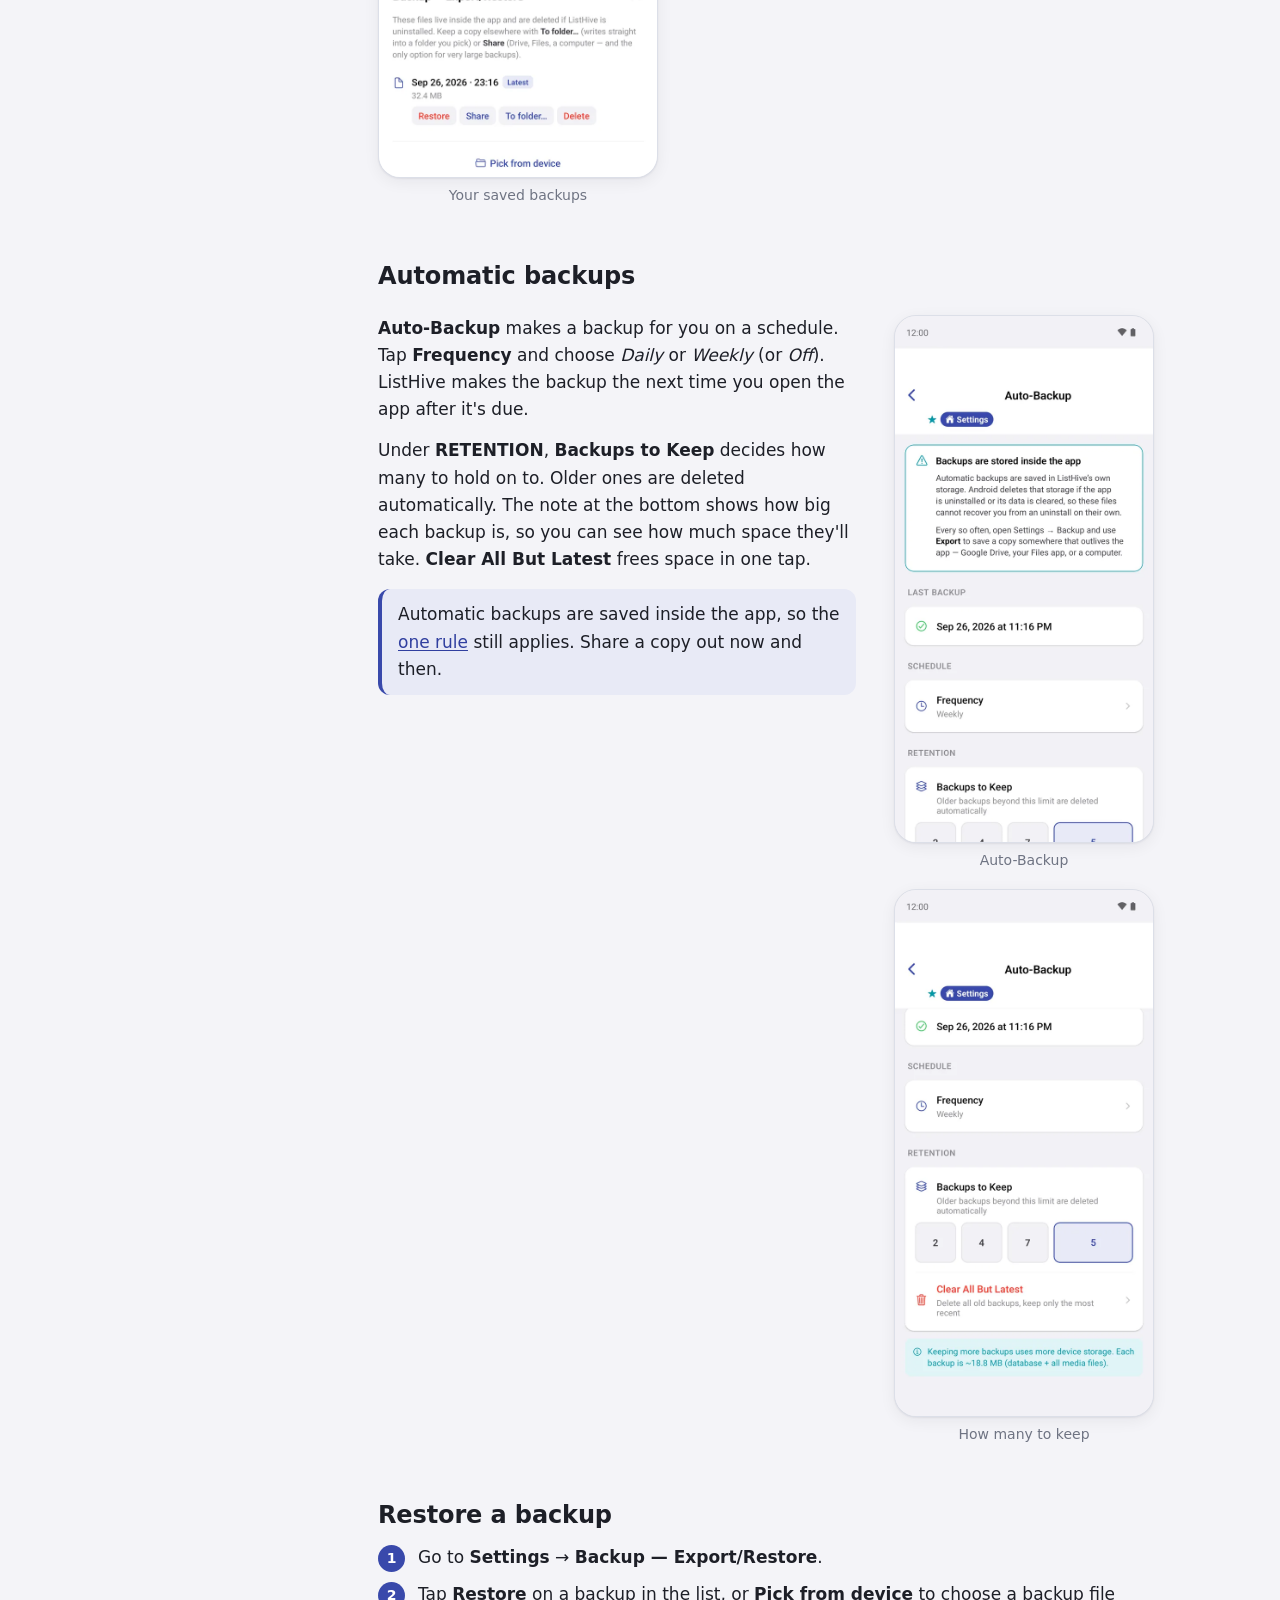
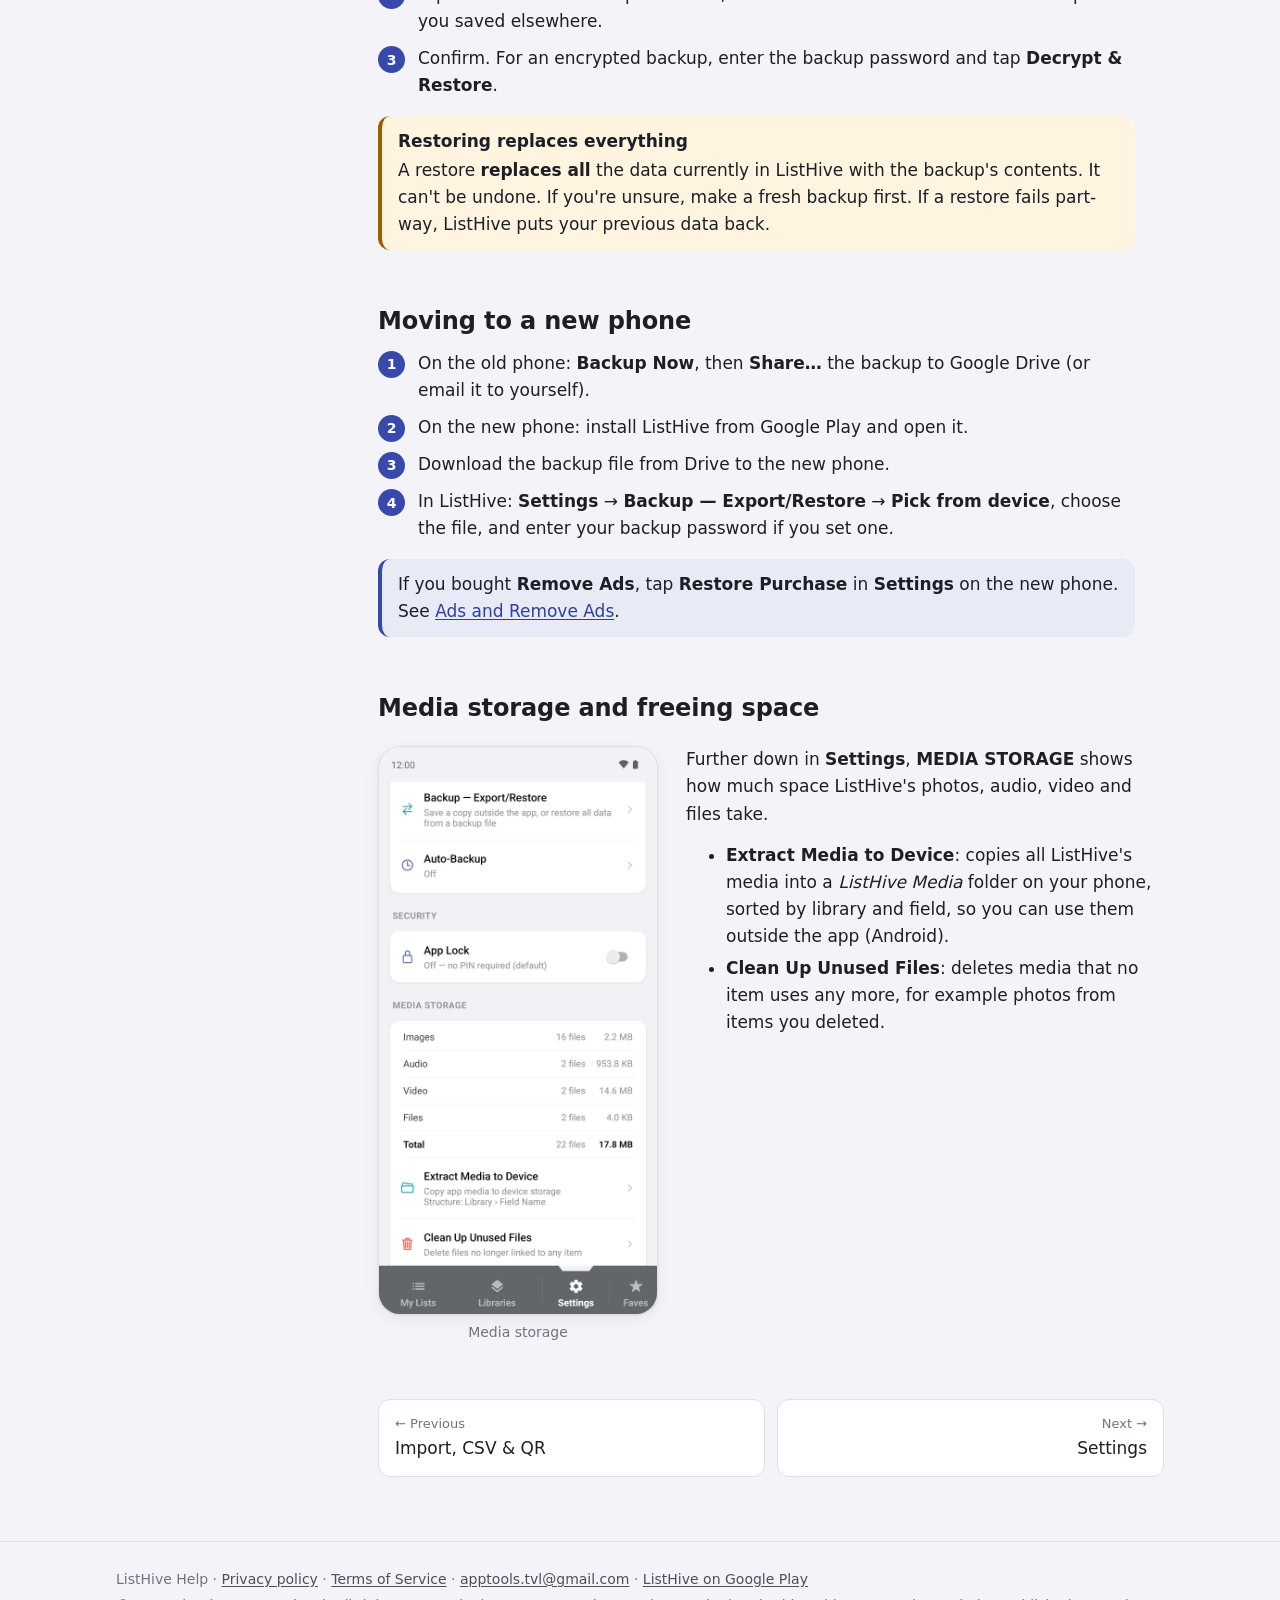
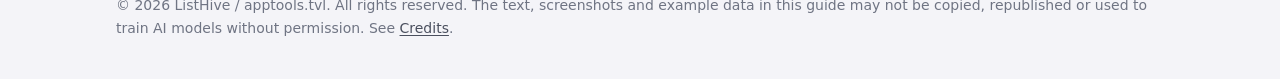
==== commit 1f8097bc: "Help: replace Wikimedia photos and video with our own illustrations; Credits page simplified" ====
--- a/listhive/help/backup.html
+++ b/listhive/help/backup.html
@@ -78,7 +78,7 @@
 <div class="step">
   <div class="prose">
     <p>Tap <span class="ui">Backup Now</span>. The backup includes <em>everything</em>: all libraries, lists, groups, progress, settings and every photo, video, audio note and file.</p>
-    <p>It can take a minute if you have lots of photos or videos. The example data here (about 18 MB of media) took under a minute on a test phone. When it's done you'll see <em>Backup Saved</em>, with three choices:</p>
+    <p>It can take a minute if you have lots of photos or videos. The example data in this guide took under a minute on a test phone. When it's done you'll see <em>Backup Saved</em>, with three choices:</p>
     <ul>
       <li><span class="ui">Choose folder…</span>: save a copy into a folder on your phone (Android).</li>
       <li><span class="ui">Share…</span>: send a copy to Google Drive, email, or any other app.</li>
@@ -154,7 +154,7 @@
 <footer>
   <div class="inner">
     <p>ListHive Help · <a href="https://sites.google.com/view/listhive-privacy/home">Privacy policy</a> · <a href="terms.html">Terms of Service</a> · <a href="mailto:apptools.tvl@gmail.com">apptools.tvl@gmail.com</a> · <a href="https://play.google.com/store/apps/details?id=com.apptoolstvl.ListHive">ListHive on Google Play</a></p>
-    <p>© 2026 ListHive / apptools.tvl. All rights reserved. The text, screenshots and example data in this guide may not be copied, republished or used to train AI models without permission. Recipe photos: Wikimedia Commons contributors, under their own licences, see <a href="credits.html">Credits</a>.</p>
+    <p>© 2026 ListHive / apptools.tvl. All rights reserved. The text, screenshots and example data in this guide may not be copied, republished or used to train AI models without permission. See <a href="credits.html">Credits</a>.</p>
   </div>
 </footer>
 </body>
